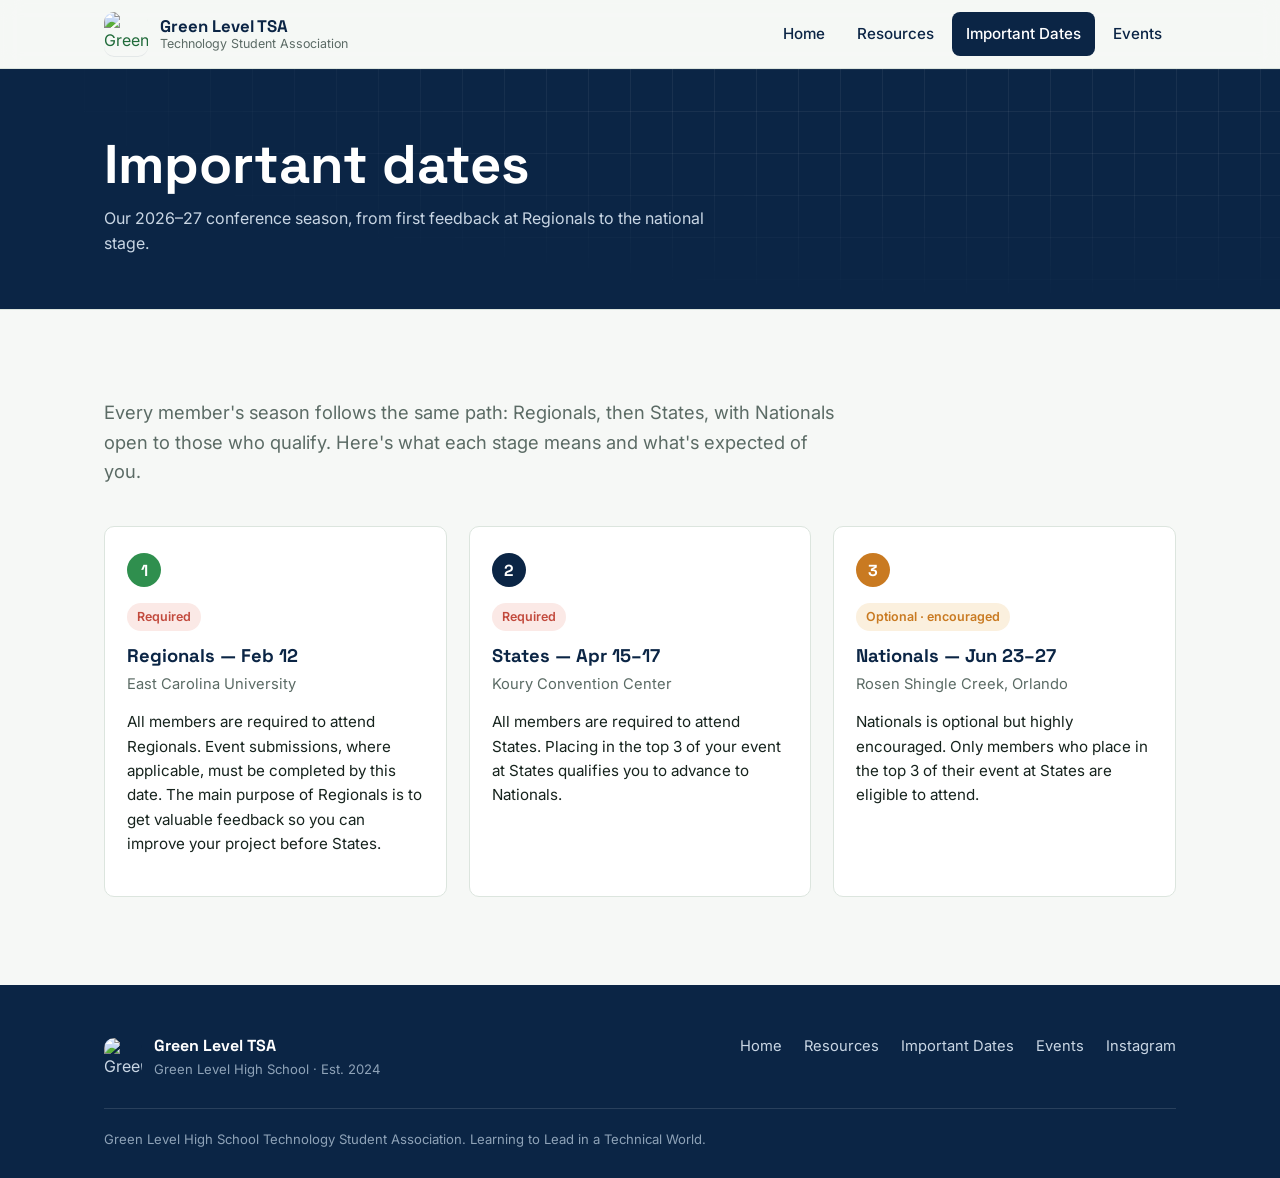
==== dates.html @ a36bbc10 "Add files via upload" ====
<!DOCTYPE html>
<html lang="en">
<head>
<meta charset="UTF-8">
<meta name="viewport" content="width=device-width, initial-scale=1.0">
<title>Important Dates — Green Level TSA</title>
<meta name="description" content="Green Level TSA's 2026–27 conference schedule: Regionals, States, and Nationals.">
<link rel="icon" href="images/logo.png">
<link rel="preconnect" href="https://fonts.googleapis.com">
<link rel="preconnect" href="https://fonts.gstatic.com" crossorigin>
<link href="https://fonts.googleapis.com/css2?family=Space+Grotesk:wght@500;600;700&family=Inter:wght@400;500;600&display=swap" rel="stylesheet">
<link rel="stylesheet" href="styles.css">
</head>
<body>

<header class="site-nav">
  <div class="nav-inner">
    <a href="index.html" class="brand">
      <span class="brand-badge"><img src="images/logo.png" alt="Green Level TSA chapter emblem"></span>
      <span class="brand-text">
        <strong>Green Level TSA</strong>
        <span>Technology Student Association</span>
      </span>
    </a>
    <button class="nav-toggle" aria-label="Toggle menu" aria-expanded="false"><span></span></button>
    <ul class="nav-links">
      <li><a href="index.html">Home</a></li>
      <li><a href="resources.html">Resources</a></li>
      <li><a href="dates.html" aria-current="page">Important Dates</a></li>
      <li><a href="events.html">Events</a></li>
    </ul>
  </div>
</header>

<section class="page-banner">
  <div class="hero-grid-bg" aria-hidden="true"></div>
  <div class="container">
    <h1>Important dates</h1>
    <p>Our 2026–27 conference season, from first feedback at Regionals to the national stage.</p>
  </div>
</section>

<section>
  <div class="container">
    <p class="lead">Every member's season follows the same path: Regionals, then States, with Nationals open to those who qualify. Here's what each stage means and what's expected of you.</p>

    <div class="stepper">
      <div class="step regionals">
        <span class="step-number">1</span>
        <span class="tag tag-coral" style="margin-bottom:10px; display:inline-block;">Required</span>
        <div class="step-date">Regionals — Feb 12</div>
        <div class="step-location">East Carolina University</div>
        <p class="step-desc">All members are required to attend Regionals. Event submissions, where applicable, must be completed by this date. The main purpose of Regionals is to get valuable feedback so you can improve your project before States.</p>
      </div>

      <div class="step states">
        <span class="step-number">2</span>
        <span class="tag tag-coral" style="margin-bottom:10px; display:inline-block;">Required</span>
        <div class="step-date">States — Apr 15–17</div>
        <div class="step-location">Koury Convention Center</div>
        <p class="step-desc">All members are required to attend States. Placing in the top 3 of your event at States qualifies you to advance to Nationals.</p>
      </div>

      <div class="step nationals">
        <span class="step-number">3</span>
        <span class="tag tag-amber" style="margin-bottom:10px; display:inline-block;">Optional · encouraged</span>
        <div class="step-date">Nationals — Jun 23–27</div>
        <div class="step-location">Rosen Shingle Creek, Orlando</div>
        <p class="step-desc">Nationals is optional but highly encouraged. Only members who place in the top 3 of their event at States are eligible to attend.</p>
      </div>
    </div>
  </div>
</section>

<footer>
  <div class="container">
    <div class="footer-inner">
      <div class="footer-brand">
        <span class="brand-badge"><img src="images/logo.png" alt="Green Level TSA emblem"></span>
        <div>
          <strong>Green Level TSA</strong>
          <div style="font-size:0.82rem; color:#8FA3B8;">Green Level High School · Est. 2024</div>
        </div>
      </div>
      <ul class="footer-links">
        <li><a href="index.html">Home</a></li>
        <li><a href="resources.html">Resources</a></li>
        <li><a href="dates.html">Important Dates</a></li>
        <li><a href="events.html">Events</a></li>
        <li><a href="https://www.instagram.com/greenleveltsa" target="_blank" rel="noopener">Instagram</a></li>
      </ul>
    </div>
    <div class="footer-bottom">Green Level High School Technology Student Association. Learning to Lead in a Technical World.</div>
  </div>
</footer>

<script src="script.js"></script>
</body>
</html>
---- styles.css ----
/* ==========================================================================
   Green Level TSA — shared stylesheet
   ========================================================================== */

:root {
  /* Color */
  --navy: #0B2545;
  --navy-2: #123A63;
  --navy-tint: #E9EEF4;
  --green: #2F8F4E;
  --green-dark: #206B3A;
  --green-tint: #E7F3EA;
  --amber: #C97A21;
  --amber-tint: #FBF0DE;
  --coral: #C24A3D;
  --coral-tint: #FBE9E6;
  --paper: #F6F8F6;
  --panel: #FFFFFF;
  --ink: #16231D;
  --muted: #5B6B65;
  --line: #DCE5DE;

  /* Type */
  --font-display: "Space Grotesk", "Segoe UI", sans-serif;
  --font-body: "Inter", "Segoe UI", sans-serif;

  /* Layout */
  --max: 1120px;
  --gutter: 24px;
  --radius: 10px;
}

* { box-sizing: border-box; }

html {
  scroll-behavior: smooth;
  scroll-padding-top: 90px;
}

body {
  margin: 0;
  font-family: var(--font-body);
  color: var(--ink);
  background: var(--paper);
  line-height: 1.6;
  -webkit-font-smoothing: antialiased;
}

img { max-width: 100%; display: block; }

h1, h2, h3, h4 {
  font-family: var(--font-display);
  color: var(--navy);
  line-height: 1.15;
  margin: 0 0 0.5em 0;
  font-weight: 600;
}

h1 { font-size: clamp(2.2rem, 4.4vw, 3.4rem); font-weight: 700; }
h2 { font-size: clamp(1.6rem, 2.6vw, 2.15rem); }
h3 { font-size: 1.3rem; }

p { margin: 0 0 1em 0; }
p.lead { font-size: 1.15rem; color: var(--muted); max-width: 62ch; }

.container {
  max-width: var(--max);
  margin: 0 auto;
  padding: 0 var(--gutter);
}

.measure { max-width: 68ch; }

a { color: var(--green-dark); }
a:hover { color: var(--navy); }

:focus-visible {
  outline: 3px solid var(--amber);
  outline-offset: 2px;
}

section { padding: 88px 0; }
section.tight { padding: 56px 0; }
section + section { border-top: 1px solid var(--line); }

.eyebrow-free-label {
  /* placeholder to remind: no tracked-out eyebrow labels used in this design */
}

/* ------------------------------- Nav ------------------------------- */

.site-nav {
  position: sticky;
  top: 0;
  z-index: 50;
  background: rgba(246, 248, 246, 0.9);
  backdrop-filter: blur(10px);
  border-bottom: 1px solid var(--line);
}

.nav-inner {
  max-width: var(--max);
  margin: 0 auto;
  padding: 12px var(--gutter);
  display: flex;
  align-items: center;
  justify-content: space-between;
  gap: 16px;
}

.brand {
  display: flex;
  align-items: center;
  gap: 12px;
  text-decoration: none;
}

.brand-badge {
  width: 44px;
  height: 44px;
  border-radius: 10px;
  overflow: hidden;
  flex-shrink: 0;
  box-shadow: 0 1px 0 rgba(11, 37, 69, 0.08);
}

.brand-badge img { width: 100%; height: 100%; object-fit: cover; }

.brand-text {
  display: flex;
  flex-direction: column;
  line-height: 1.15;
}

.brand-text strong {
  font-family: var(--font-display);
  color: var(--navy);
  font-size: 1.05rem;
}

.brand-text span {
  font-size: 0.78rem;
  color: var(--muted);
}

.nav-links {
  display: flex;
  gap: 4px;
  list-style: none;
  margin: 0;
  padding: 0;
}

.nav-links a {
  display: block;
  padding: 10px 14px;
  border-radius: 8px;
  text-decoration: none;
  color: var(--navy);
  font-weight: 500;
  font-size: 0.95rem;
}

.nav-links a:hover { background: var(--navy-tint); color: var(--navy); }
.nav-links a[aria-current="page"] {
  background: var(--navy);
  color: #fff;
}

.nav-toggle {
  display: none;
  background: none;
  border: 1px solid var(--line);
  border-radius: 8px;
  padding: 8px 10px;
  cursor: pointer;
}

.nav-toggle span,
.nav-toggle span::before,
.nav-toggle span::after {
  content: "";
  display: block;
  width: 20px;
  height: 2px;
  background: var(--navy);
  position: relative;
}
.nav-toggle span::before { position: absolute; top: -6px; width: 20px; }
.nav-toggle span::after { position: absolute; top: 6px; width: 20px; }

@media (max-width: 760px) {
  .nav-toggle { display: block; }
  .nav-links {
    position: absolute;
    top: 100%;
    left: 0;
    right: 0;
    background: var(--panel);
    border-bottom: 1px solid var(--line);
    flex-direction: column;
    padding: 8px;
    display: none;
  }
  .nav-links.open { display: flex; }
  .nav-links a { padding: 12px 14px; }
}

/* ------------------------------- Buttons ------------------------------- */

.btn {
  display: inline-flex;
  align-items: center;
  gap: 8px;
  padding: 12px 20px;
  border-radius: 8px;
  font-weight: 600;
  text-decoration: none;
  font-size: 0.96rem;
  border: 1.5px solid transparent;
  cursor: pointer;
  font-family: var(--font-body);
}

.btn-primary { background: var(--green); color: #fff; }
.btn-primary:hover { background: var(--green-dark); color: #fff; }

.btn-ghost {
  background: transparent;
  border-color: rgba(255,255,255,0.55);
  color: #fff;
}
.btn-ghost:hover { background: rgba(255,255,255,0.12); color: #fff; }

.btn-outline {
  background: transparent;
  border-color: var(--navy);
  color: var(--navy);
}
.btn-outline:hover { background: var(--navy); color: #fff; }

.btn-row { display: flex; gap: 14px; flex-wrap: wrap; }

/* ------------------------------- Chips / tags ------------------------------- */

.tag {
  display: inline-block;
  font-size: 0.78rem;
  font-weight: 600;
  padding: 4px 10px;
  border-radius: 999px;
}

.tag-green { background: var(--green-tint); color: var(--green-dark); }
.tag-navy { background: var(--navy-tint); color: var(--navy); }
.tag-amber { background: var(--amber-tint); color: var(--amber); }
.tag-coral { background: var(--coral-tint); color: var(--coral); }

.todo-tag {
  display: inline-flex;
  align-items: center;
  gap: 6px;
  font-size: 0.78rem;
  font-weight: 600;
  color: var(--coral);
  border: 1.5px dashed var(--coral);
  border-radius: 999px;
  padding: 3px 10px 3px 8px;
  background: var(--coral-tint);
}

/* ------------------------------- Photo slot ------------------------------- */

.photo-slot {
  border: 2px dashed #C7D4CC;
  border-radius: var(--radius);
  background-image:
    linear-gradient(rgba(11,37,69,0.035) 1px, transparent 1px),
    linear-gradient(90deg, rgba(11,37,69,0.035) 1px, transparent 1px);
  background-size: 18px 18px;
  background-color: #FBFCFB;
  min-height: 220px;
  display: flex;
  flex-direction: column;
  align-items: center;
  justify-content: center;
  text-align: center;
  color: var(--muted);
  padding: 20px;
}

.photo-slot svg { width: 30px; height: 30px; margin-bottom: 10px; opacity: 0.55; }
.photo-slot strong { color: var(--navy); font-size: 0.92rem; font-weight: 600; }
.photo-slot small { font-size: 0.8rem; margin-top: 2px; }

.photo-slot.small { min-height: 100px; border-radius: 999px; aspect-ratio: 1 / 1; width: 100px; padding: 8px; }
.photo-slot.small svg { width: 20px; height: 20px; margin-bottom: 4px; }
.photo-slot.small strong { font-size: 0.68rem; }

/* ------------------------------- Hero (home) ------------------------------- */

.hero {
  position: relative;
  background: var(--navy);
  color: #fff;
  overflow: hidden;
  padding: 108px 0 96px;
}

.hero-grid-bg {
  position: absolute;
  inset: 0;
  background-image:
    linear-gradient(rgba(255,255,255,0.06) 1px, transparent 1px),
    linear-gradient(90deg, rgba(255,255,255,0.06) 1px, transparent 1px);
  background-size: 42px 42px;
  mask-image: radial-gradient(ellipse at 30% 20%, black 40%, transparent 78%);
}

.hero-inner {
  position: relative;
  max-width: var(--max);
  margin: 0 auto;
  padding: 0 var(--gutter);
  display: grid;
  grid-template-columns: 1.3fr 0.9fr;
  gap: 48px;
  align-items: center;
}

.hero-trace {
  position: absolute;
  top: -20px;
  left: 0;
  width: 100%;
  height: 100%;
  pointer-events: none;
}

.hero-trace path {
  fill: none;
  stroke: var(--green);
  stroke-width: 2;
  stroke-linecap: round;
  opacity: 0.85;
  stroke-dasharray: 900;
  stroke-dashoffset: 900;
  animation: draw 2.1s ease-out 0.2s forwards;
}

@keyframes draw {
  to { stroke-dashoffset: 0; }
}

@media (prefers-reduced-motion: reduce) {
  .hero-trace path { animation: none; stroke-dashoffset: 0; }
}

.hero h1 { color: #fff; }
.hero .lead { color: #C9D6E4; max-width: 48ch; }

.hero-meta {
  display: flex;
  gap: 10px;
  flex-wrap: wrap;
  margin: 22px 0 28px;
}

.hero-meta .tag { background: rgba(255,255,255,0.1); color: #fff; }

.hero-seal {
  justify-self: end;
  width: 200px;
  height: 200px;
  border-radius: 20px;
  overflow: hidden;
  box-shadow: 0 18px 40px rgba(0,0,0,0.35);
  border: 1px solid rgba(255,255,255,0.15);
}

.hero-seal img { width: 100%; height: 100%; object-fit: cover; }

@media (max-width: 860px) {
  .hero-inner { grid-template-columns: 1fr; }
  .hero-seal { justify-self: start; width: 140px; height: 140px; }
}

/* ------------------------------- Page banner (interior pages) ------------------------------- */

.page-banner {
  background: var(--navy);
  color: #fff;
  padding: 64px 0 52px;
  position: relative;
  overflow: hidden;
}

.page-banner .hero-grid-bg { mask-image: radial-gradient(ellipse at 80% 0%, black 30%, transparent 70%); }

.page-banner .container { position: relative; }
.page-banner h1 { color: #fff; margin-bottom: 10px; }
.page-banner p { color: #C9D6E4; max-width: 60ch; margin: 0; }

/* ------------------------------- About / two-col ------------------------------- */

.split {
  display: grid;
  grid-template-columns: 1.15fr 0.85fr;
  gap: 48px;
  align-items: start;
}

@media (max-width: 860px) {
  .split { grid-template-columns: 1fr; }
}

.pull-quote {
  border-left: 3px solid var(--green);
  padding: 6px 0 6px 22px;
  margin: 28px 0;
  font-family: var(--font-display);
  font-size: 1.3rem;
  color: var(--navy);
}

.benefit-list {
  list-style: none;
  margin: 20px 0 0;
  padding: 0;
  display: grid;
  gap: 10px;
}

.benefit-list li {
  padding-left: 26px;
  position: relative;
  color: var(--ink);
}

.benefit-list li::before {
  content: "";
  position: absolute;
  left: 0;
  top: 8px;
  width: 10px;
  height: 10px;
  border-radius: 3px;
  background: var(--green);
}

/* ------------------------------- Mission / Vision panels ------------------------------- */

.panel-pair {
  display: grid;
  grid-template-columns: 1fr 1fr;
  gap: 24px;
}

@media (max-width: 700px) {
  .panel-pair { grid-template-columns: 1fr; }
}

.panel {
  background: var(--panel);
  border-radius: var(--radius);
  padding: 28px 26px;
  border-top: 4px solid var(--line);
}

.panel.mission { border-top-color: var(--green); }
.panel.vision { border-top-color: var(--navy); }

.panel h3 { margin-bottom: 10px; }
.panel p { color: var(--muted); margin: 0; }

/* ------------------------------- History timeline ------------------------------- */

.timeline {
  position: relative;
  margin-top: 36px;
  padding-left: 28px;
  border-left: 2px solid var(--line);
  display: grid;
  gap: 34px;
}

.timeline-item { position: relative; }

.timeline-item::before {
  content: "";
  position: absolute;
  left: -34px;
  top: 4px;
  width: 12px;
  height: 12px;
  border-radius: 50%;
  background: var(--green);
  border: 3px solid var(--paper);
  box-shadow: 0 0 0 2px var(--green);
}

.timeline-item .year {
  font-family: var(--font-display);
  color: var(--navy);
  font-weight: 700;
  font-size: 1.05rem;
  display: block;
  margin-bottom: 4px;
}

.timeline-item p { color: var(--muted); margin: 0; max-width: 60ch; }

.citation {
  margin-top: 28px;
  font-size: 0.85rem;
  color: var(--muted);
}

/* ------------------------------- Service partner strip ------------------------------- */

.partner-strip {
  background: var(--green-tint);
}

.partner-row {
  display: flex;
  align-items: center;
  gap: 20px;
}

.partner-icon {
  width: 52px;
  height: 52px;
  border-radius: 12px;
  background: #fff;
  display: flex;
  align-items: center;
  justify-content: center;
  flex-shrink: 0;
  box-shadow: 0 1px 0 rgba(11,37,69,0.06);
}

.partner-icon svg { width: 26px; height: 26px; }

.partner-row h3 { margin: 0 0 4px; }
.partner-row p { margin: 0; color: var(--muted); }

/* ------------------------------- Resources page ------------------------------- */

.link-card-row {
  display: grid;
  grid-template-columns: repeat(2, 1fr);
  gap: 18px;
  margin-top: 24px;
}

@media (max-width: 700px) { .link-card-row { grid-template-columns: 1fr; } }

.link-card {
  background: var(--panel);
  border: 1px solid var(--line);
  border-radius: var(--radius);
  padding: 20px 22px;
}

.link-card h3 { display: flex; align-items: center; gap: 10px; margin-bottom: 6px; font-size: 1.1rem; }
.link-card p { color: var(--muted); font-size: 0.92rem; margin-bottom: 14px; }

.simple-links {
  list-style: none;
  margin: 22px 0 0;
  padding: 0;
  display: grid;
  gap: 4px;
}

.simple-links li {
  border-bottom: 1px solid var(--line);
}

.simple-links a {
  display: flex;
  justify-content: space-between;
  align-items: baseline;
  gap: 16px;
  padding: 16px 4px;
  text-decoration: none;
  color: var(--navy);
  font-weight: 600;
}

.simple-links a:hover { color: var(--green-dark); }
.simple-links span { font-weight: 400; color: var(--muted); font-size: 0.9rem; text-align: right; }

.roster {
  margin-top: 24px;
  display: grid;
  gap: 14px;
}

.roster-row {
  display: flex;
  align-items: center;
  gap: 16px;
  background: var(--panel);
  border: 1px solid var(--line);
  border-radius: var(--radius);
  padding: 14px 18px;
  flex-wrap: wrap;
}

.roster-info { flex: 1; min-width: 200px; }
.roster-info strong { display: block; color: var(--navy); font-size: 1rem; }
.roster-info a { font-size: 0.9rem; }
.roster-meta { display:flex; flex-direction: column; gap: 6px; }

.social-banner {
  margin-top: 28px;
  display: flex;
  align-items: center;
  gap: 16px;
  background: var(--navy);
  color: #fff;
  border-radius: var(--radius);
  padding: 20px 24px;
  flex-wrap: wrap;
}

.social-banner p { margin: 0; color: #C9D6E4; }
.social-banner strong { color: #fff; }

/* ------------------------------- Important Dates — stepper ------------------------------- */

.stepper {
  margin-top: 40px;
  display: grid;
  grid-template-columns: repeat(3, 1fr);
  gap: 22px;
  position: relative;
}

@media (max-width: 860px) { .stepper { grid-template-columns: 1fr; } }

.step {
  background: var(--panel);
  border: 1px solid var(--line);
  border-radius: var(--radius);
  padding: 26px 22px;
  position: relative;
}

.step-number {
  width: 34px;
  height: 34px;
  border-radius: 50%;
  display: flex;
  align-items: center;
  justify-content: center;
  font-family: var(--font-display);
  font-weight: 700;
  color: #fff;
  margin-bottom: 16px;
}

.step.regionals .step-number { background: var(--green); }
.step.states .step-number { background: var(--navy); }
.step.nationals .step-number { background: var(--amber); }

.step-date {
  font-family: var(--font-display);
  font-weight: 700;
  color: var(--navy);
  font-size: 1.15rem;
  margin-bottom: 2px;
}

.step-location { color: var(--muted); font-size: 0.92rem; margin-bottom: 14px; }
.step p.step-desc { color: var(--ink); font-size: 0.95rem; margin-bottom: 14px; }

/* ------------------------------- Events page — tabs ------------------------------- */

.year-tabs {
  display: flex;
  gap: 8px;
  flex-wrap: wrap;
  border-bottom: 1px solid var(--line);
  padding-bottom: 0;
  margin-top: 8px;
}

.year-tab {
  background: none;
  border: none;
  border-bottom: 3px solid transparent;
  padding: 12px 6px;
  margin-right: 22px;
  font-family: var(--font-display);
  font-size: 1rem;
  font-weight: 600;
  color: var(--muted);
  cursor: pointer;
}

.year-tab:hover { color: var(--navy); }
.year-tab.active { color: var(--navy); border-bottom-color: var(--green); }

.year-panel { display: none; padding-top: 36px; }
.year-panel.active { display: block; }

.recap-box {
  border: 1px dashed #C7D4CC;
  border-radius: var(--radius);
  padding: 18px 20px;
  color: var(--muted);
  background: #FBFCFB;
  margin-bottom: 28px;
  font-size: 0.95rem;
}

.gallery-grid {
  display: grid;
  grid-template-columns: repeat(4, 1fr);
  gap: 16px;
}

@media (max-width: 860px) { .gallery-grid { grid-template-columns: repeat(2, 1fr); } }
@media (max-width: 480px) { .gallery-grid { grid-template-columns: 1fr; } }

/* ------------------------------- Footer ------------------------------- */

footer {
  background: var(--navy);
  color: #C9D6E4;
  padding: 48px 0 28px;
}

.footer-inner {
  display: flex;
  justify-content: space-between;
  gap: 24px;
  flex-wrap: wrap;
}

.footer-brand {
  display: flex;
  align-items: center;
  gap: 12px;
}

.footer-brand .brand-badge { width: 38px; height: 38px; }
.footer-brand strong { color: #fff; font-family: var(--font-display); }

.footer-links {
  list-style: none;
  display: flex;
  gap: 22px;
  padding: 0;
  margin: 0;
  flex-wrap: wrap;
}

.footer-links a { color: #C9D6E4; text-decoration: none; font-size: 0.92rem; }
.footer-links a:hover { color: #fff; }

.footer-bottom {
  margin-top: 28px;
  padding-top: 20px;
  border-top: 1px solid rgba(255,255,255,0.12);
  font-size: 0.82rem;
  color: #8FA3B8;
}
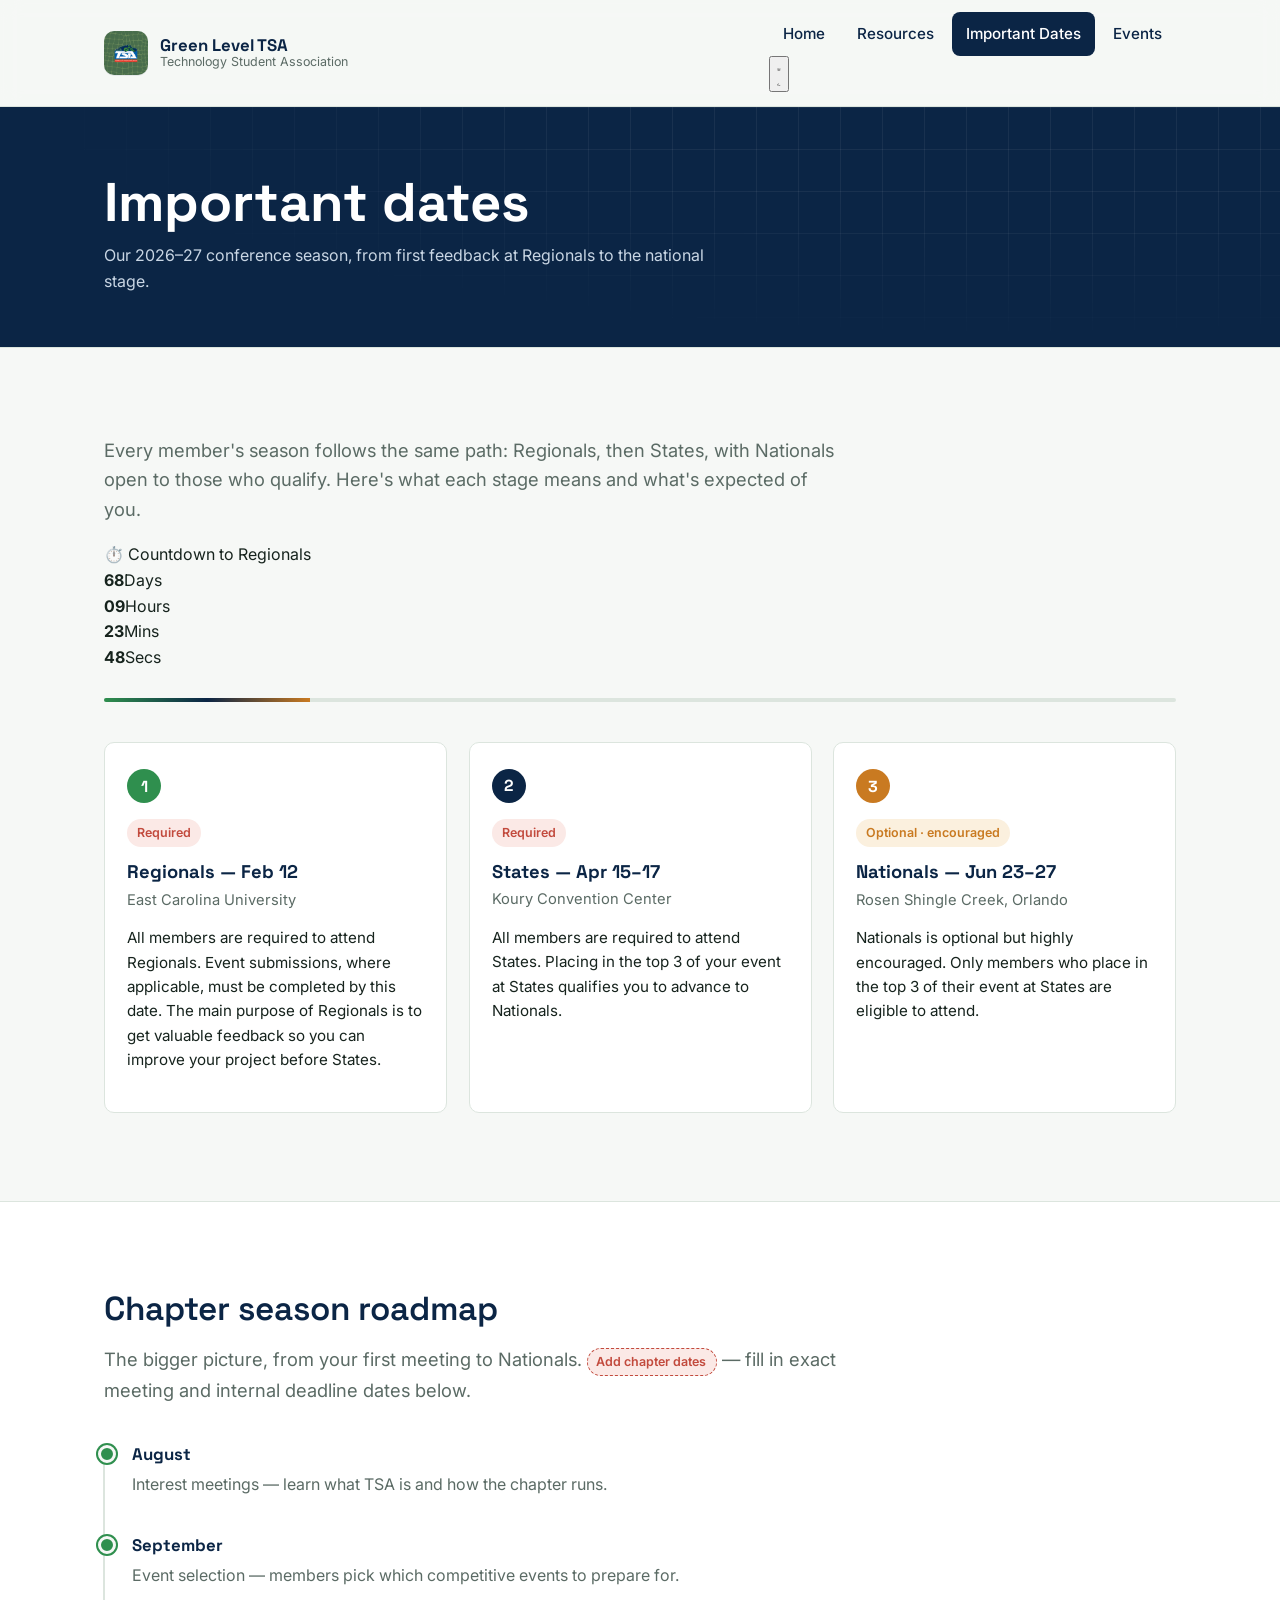
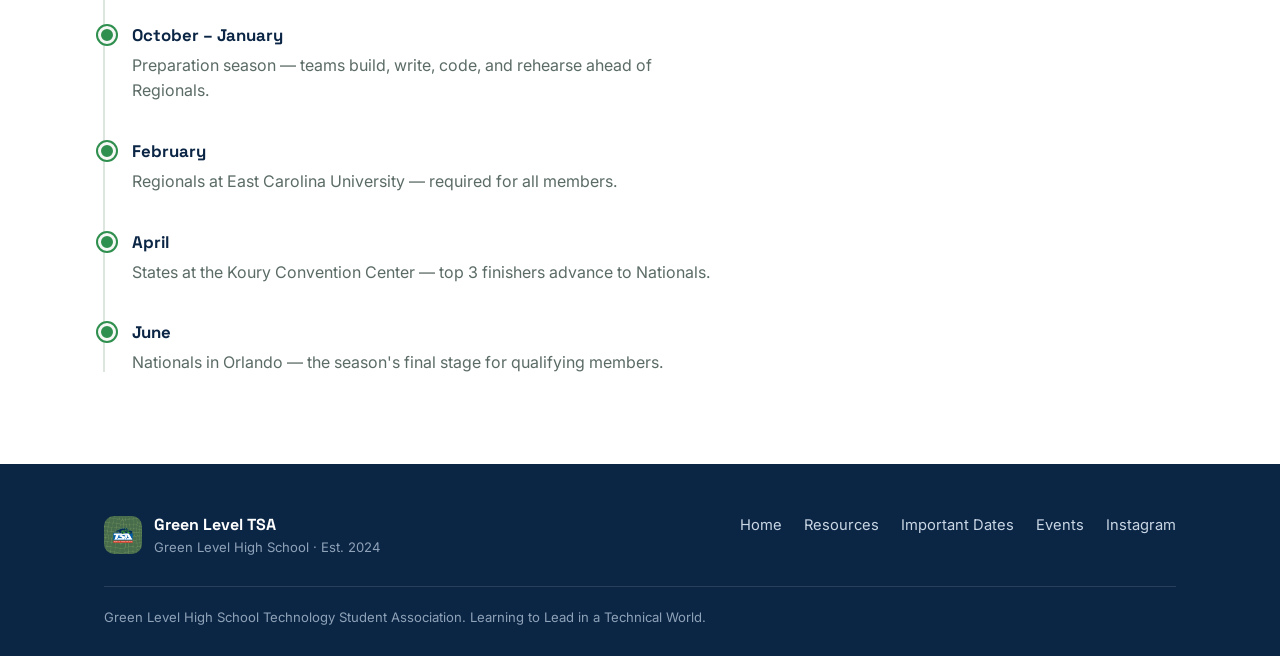
==== commit c5fca727: "Update dates.html" ====
--- a/dates.html
+++ b/dates.html
@@ -5,30 +5,44 @@
 <meta name="viewport" content="width=device-width, initial-scale=1.0">
 <title>Important Dates — Green Level TSA</title>
 <meta name="description" content="Green Level TSA's 2026–27 conference schedule: Regionals, States, and Nationals.">
-<link rel="icon" href="images/logo.png">
+<link rel="icon" href="logo.png">
 <link rel="preconnect" href="https://fonts.googleapis.com">
 <link rel="preconnect" href="https://fonts.gstatic.com" crossorigin>
 <link href="https://fonts.googleapis.com/css2?family=Space+Grotesk:wght@500;600;700&family=Inter:wght@400;500;600&display=swap" rel="stylesheet">
 <link rel="stylesheet" href="styles.css">
+<script>
+  (function () {
+    try {
+      var saved = localStorage.getItem("glTsaTheme");
+      if (saved === "dark") document.documentElement.setAttribute("data-theme", "dark");
+    } catch (e) {}
+  })();
+</script>
 </head>
 <body>
 
 <header class="site-nav">
   <div class="nav-inner">
     <a href="index.html" class="brand">
-      <span class="brand-badge"><img src="images/logo.png" alt="Green Level TSA chapter emblem"></span>
+      <span class="brand-badge"><img src="logo.png" alt="Green Level TSA chapter emblem"></span>
       <span class="brand-text">
         <strong>Green Level TSA</strong>
         <span>Technology Student Association</span>
       </span>
     </a>
-    <button class="nav-toggle" aria-label="Toggle menu" aria-expanded="false"><span></span></button>
-    <ul class="nav-links">
-      <li><a href="index.html">Home</a></li>
-      <li><a href="resources.html">Resources</a></li>
-      <li><a href="dates.html" aria-current="page">Important Dates</a></li>
-      <li><a href="events.html">Events</a></li>
-    </ul>
+    <div class="nav-actions">
+      <ul class="nav-links">
+        <li><a href="index.html">Home</a></li>
+        <li><a href="resources.html">Resources</a></li>
+        <li><a href="dates.html" aria-current="page">Important Dates</a></li>
+        <li><a href="events.html">Events</a></li>
+      </ul>
+      <button class="theme-toggle" aria-label="Toggle dark mode" type="button">
+        <svg class="icon-sun" viewBox="0 0 24 24" fill="none" stroke="currentColor" stroke-width="1.8"><circle cx="12" cy="12" r="4.5"/><path d="M12 2.5v2.5M12 19v2.5M4.2 4.2l1.8 1.8M18 18l1.8 1.8M2.5 12H5M19 12h2.5M4.2 19.8L6 18M18 6l1.8-1.8" stroke-linecap="round"/></svg>
+        <svg class="icon-moon" viewBox="0 0 24 24" fill="none" stroke="currentColor" stroke-width="1.8"><path d="M20 14.5A8.5 8.5 0 1 1 9.5 4a7 7 0 0 0 10.5 10.5z" stroke-linejoin="round"/></svg>
+      </button>
+      <button class="nav-toggle" aria-label="Toggle menu" aria-expanded="false"><span></span></button>
+    </div>
   </div>
 </header>
 
@@ -44,8 +58,20 @@
   <div class="container">
     <p class="lead">Every member's season follows the same path: Regionals, then States, with Nationals open to those who qualify. Here's what each stage means and what's expected of you.</p>
 
-    <div class="stepper">
-      <div class="step regionals">
+    <div class="countdown" data-countdown-to="2027-02-12T08:00:00">
+      <span class="countdown-label">⏱️ Countdown to Regionals</span>
+      <div class="countdown-units">
+        <div class="countdown-unit"><strong class="cd-days">–</strong><span>Days</span></div>
+        <div class="countdown-unit"><strong class="cd-hours">–</strong><span>Hours</span></div>
+        <div class="countdown-unit"><strong class="cd-mins">–</strong><span>Mins</span></div>
+        <div class="countdown-unit"><strong class="cd-secs">–</strong><span>Secs</span></div>
+      </div>
+    </div>
+
+    <div class="section-progress" aria-hidden="true"><span></span></div>
+
+    <div class="stepper" id="dates-stepper" data-reveal-group>
+      <div class="step regionals reveal-left">
         <span class="step-number">1</span>
         <span class="tag tag-coral" style="margin-bottom:10px; display:inline-block;">Required</span>
         <div class="step-date">Regionals — Feb 12</div>
@@ -53,7 +79,7 @@
         <p class="step-desc">All members are required to attend Regionals. Event submissions, where applicable, must be completed by this date. The main purpose of Regionals is to get valuable feedback so you can improve your project before States.</p>
       </div>
 
-      <div class="step states">
+      <div class="step states reveal">
         <span class="step-number">2</span>
         <span class="tag tag-coral" style="margin-bottom:10px; display:inline-block;">Required</span>
         <div class="step-date">States — Apr 15–17</div>
@@ -61,7 +87,7 @@
         <p class="step-desc">All members are required to attend States. Placing in the top 3 of your event at States qualifies you to advance to Nationals.</p>
       </div>
 
-      <div class="step nationals">
+      <div class="step nationals reveal-right">
         <span class="step-number">3</span>
         <span class="tag tag-amber" style="margin-bottom:10px; display:inline-block;">Optional · encouraged</span>
         <div class="step-date">Nationals — Jun 23–27</div>
@@ -72,11 +98,45 @@
   </div>
 </section>
 
+<section style="background:var(--panel);">
+  <div class="container">
+    <h2>Chapter season roadmap</h2>
+    <p class="lead">The bigger picture, from your first meeting to Nationals. <span class="todo-tag">Add chapter dates</span> — fill in exact meeting and internal deadline dates below.</p>
+
+    <div class="timeline" data-reveal-group>
+      <div class="timeline-item reveal">
+        <span class="year">August</span>
+        <p>Interest meetings — learn what TSA is and how the chapter runs.</p>
+      </div>
+      <div class="timeline-item reveal">
+        <span class="year">September</span>
+        <p>Event selection — members pick which competitive events to prepare for.</p>
+      </div>
+      <div class="timeline-item reveal">
+        <span class="year">October – January</span>
+        <p>Preparation season — teams build, write, code, and rehearse ahead of Regionals.</p>
+      </div>
+      <div class="timeline-item reveal">
+        <span class="year">February</span>
+        <p>Regionals at East Carolina University — required for all members.</p>
+      </div>
+      <div class="timeline-item reveal">
+        <span class="year">April</span>
+        <p>States at the Koury Convention Center — top 3 finishers advance to Nationals.</p>
+      </div>
+      <div class="timeline-item reveal">
+        <span class="year">June</span>
+        <p>Nationals in Orlando — the season's final stage for qualifying members.</p>
+      </div>
+    </div>
+  </div>
+</section>
+
 <footer>
   <div class="container">
     <div class="footer-inner">
       <div class="footer-brand">
-        <span class="brand-badge"><img src="images/logo.png" alt="Green Level TSA emblem"></span>
+        <span class="brand-badge"><img src="logo.png" alt="Green Level TSA emblem"></span>
         <div>
           <strong>Green Level TSA</strong>
           <div style="font-size:0.82rem; color:#8FA3B8;">Green Level High School · Est. 2024</div>
--- a/styles.css
+++ b/styles.css
@@ -28,6 +28,7 @@
   --max: 1120px;
   --gutter: 24px;
   --radius: 10px;
+  --nav-h: 68px;
 }
 
 * { box-sizing: border-box; }
@@ -71,7 +72,7 @@
 
 .measure { max-width: 68ch; }
 
-a { color: var(--green-dark); }
+a { color: var(--green-dark); transition: color .2s ease; }
 a:hover { color: var(--navy); }
 
 :focus-visible {
@@ -82,10 +83,6 @@
 section { padding: 88px 0; }
 section.tight { padding: 56px 0; }
 section + section { border-top: 1px solid var(--line); }
-
-.eyebrow-free-label {
-  /* placeholder to remind: no tracked-out eyebrow labels used in this design */
-}
 
 /* ------------------------------- Nav ------------------------------- */
 
@@ -122,7 +119,10 @@
   overflow: hidden;
   flex-shrink: 0;
   box-shadow: 0 1px 0 rgba(11, 37, 69, 0.08);
-}
+  transition: transform .3s ease;
+}
+
+.brand:hover .brand-badge { transform: rotate(-4deg) scale(1.05); }
 
 .brand-badge img { width: 100%; height: 100%; object-fit: cover; }
 
@@ -159,6 +159,7 @@
   color: var(--navy);
   font-weight: 500;
   font-size: 0.95rem;
+  transition: background-color .2s ease, color .2s ease;
 }
 
 .nav-links a:hover { background: var(--navy-tint); color: var(--navy); }
@@ -185,6 +186,7 @@
   height: 2px;
   background: var(--navy);
   position: relative;
+  transition: transform .2s ease;
 }
 .nav-toggle span::before { position: absolute; top: -6px; width: 20px; }
 .nav-toggle span::after { position: absolute; top: 6px; width: 20px; }
@@ -220,10 +222,14 @@
   border: 1.5px solid transparent;
   cursor: pointer;
   font-family: var(--font-body);
-}
+  transition: background-color .2s ease, color .2s ease, transform .2s ease, box-shadow .2s ease;
+}
+
+.btn:hover { transform: translateY(-2px); }
+.btn:active { transform: translateY(0); }
 
 .btn-primary { background: var(--green); color: #fff; }
-.btn-primary:hover { background: var(--green-dark); color: #fff; }
+.btn-primary:hover { background: var(--green-dark); color: #fff; box-shadow: 0 10px 20px rgba(47,143,78,0.25); }
 
 .btn-ghost {
   background: transparent;
@@ -237,7 +243,7 @@
   border-color: var(--navy);
   color: var(--navy);
 }
-.btn-outline:hover { background: var(--navy); color: #fff; }
+.btn-outline:hover { background: var(--navy); color: #fff; box-shadow: 0 10px 20px rgba(11,37,69,0.18); }
 
 .btn-row { display: flex; gap: 14px; flex-wrap: wrap; }
 
@@ -287,7 +293,10 @@
   text-align: center;
   color: var(--muted);
   padding: 20px;
-}
+  transition: transform .25s ease, border-color .25s ease;
+}
+
+.photo-slot:hover { transform: translateY(-3px); border-color: var(--green); }
 
 .photo-slot svg { width: 30px; height: 30px; margin-bottom: 10px; opacity: 0.55; }
 .photo-slot strong { color: var(--navy); font-size: 0.92rem; font-weight: 600; }
@@ -352,12 +361,19 @@
   to { stroke-dashoffset: 0; }
 }
 
-@media (prefers-reduced-motion: reduce) {
-  .hero-trace path { animation: none; stroke-dashoffset: 0; }
-}
-
-.hero h1 { color: #fff; }
-.hero .lead { color: #C9D6E4; max-width: 48ch; }
+@keyframes heroFadeUp {
+  from { opacity: 0; transform: translateY(18px); }
+  to { opacity: 1; transform: translateY(0); }
+}
+
+.hero-meta, .hero h1, .hero .lead, .hero .btn-row, .hero-seal {
+  animation: heroFadeUp .7s cubic-bezier(.16,.8,.3,1) both;
+}
+.hero-meta { animation-delay: .05s; }
+.hero h1 { color: #fff; animation-delay: .15s; }
+.hero .lead { color: #C9D6E4; max-width: 48ch; animation-delay: .3s; }
+.hero .btn-row { animation-delay: .45s; }
+.hero-seal { animation-delay: .2s; }
 
 .hero-meta {
   display: flex;
@@ -366,7 +382,8 @@
   margin: 22px 0 28px;
 }
 
-.hero-meta .tag { background: rgba(255,255,255,0.1); color: #fff; }
+.hero-meta .tag { background: rgba(255,255,255,0.1); color: #fff; transition: transform .2s ease, background-color .2s ease; }
+.hero-meta .tag:hover { background: rgba(255,255,255,0.2); transform: translateY(-2px); }
 
 .hero-seal {
   justify-self: end;
@@ -376,8 +393,10 @@
   overflow: hidden;
   box-shadow: 0 18px 40px rgba(0,0,0,0.35);
   border: 1px solid rgba(255,255,255,0.15);
-}
-
+  transition: transform .4s ease;
+}
+
+.hero-seal:hover { transform: translateY(-4px) rotate(-1.5deg); }
 .hero-seal img { width: 100%; height: 100%; object-fit: cover; }
 
 @media (max-width: 860px) {
@@ -398,8 +417,27 @@
 .page-banner .hero-grid-bg { mask-image: radial-gradient(ellipse at 80% 0%, black 30%, transparent 70%); }
 
 .page-banner .container { position: relative; }
-.page-banner h1 { color: #fff; margin-bottom: 10px; }
-.page-banner p { color: #C9D6E4; max-width: 60ch; margin: 0; }
+.page-banner h1 { color: #fff; margin-bottom: 10px; animation: heroFadeUp .6s cubic-bezier(.16,.8,.3,1) both; }
+.page-banner p { color: #C9D6E4; max-width: 60ch; margin: 0; animation: heroFadeUp .6s cubic-bezier(.16,.8,.3,1) .12s both; }
+
+/* ------------------------------- Scroll-reveal utilities ------------------------------- */
+
+.reveal {
+  opacity: 0;
+  transform: translateY(26px);
+  transition: opacity .7s cubic-bezier(.16,.8,.3,1), transform .7s cubic-bezier(.16,.8,.3,1);
+  will-change: opacity, transform;
+}
+.reveal.is-visible { opacity: 1; transform: none; }
+
+.reveal-left { opacity: 0; transform: translateX(-34px); transition: opacity .7s cubic-bezier(.16,.8,.3,1), transform .7s cubic-bezier(.16,.8,.3,1); }
+.reveal-left.is-visible { opacity: 1; transform: none; }
+
+.reveal-right { opacity: 0; transform: translateX(34px); transition: opacity .7s cubic-bezier(.16,.8,.3,1), transform .7s cubic-bezier(.16,.8,.3,1); }
+.reveal-right.is-visible { opacity: 1; transform: none; }
+
+.reveal-scale { opacity: 0; transform: translateY(14px) scale(.95); transition: opacity .6s ease, transform .6s ease; }
+.reveal-scale.is-visible { opacity: 1; transform: none; }
 
 /* ------------------------------- About / two-col ------------------------------- */
 
@@ -446,7 +484,10 @@
   height: 10px;
   border-radius: 3px;
   background: var(--green);
-}
+  transition: transform .2s ease;
+}
+
+.benefit-list li:hover::before { transform: scale(1.3) rotate(45deg); }
 
 /* ------------------------------- Mission / Vision panels ------------------------------- */
 
@@ -465,7 +506,10 @@
   border-radius: var(--radius);
   padding: 28px 26px;
   border-top: 4px solid var(--line);
-}
+  transition: transform .3s ease, box-shadow .3s ease;
+}
+
+.panel:hover { transform: translateY(-4px); box-shadow: 0 14px 28px rgba(11,37,69,0.08); }
 
 .panel.mission { border-top-color: var(--green); }
 .panel.vision { border-top-color: var(--navy); }
@@ -479,9 +523,31 @@
   position: relative;
   margin-top: 36px;
   padding-left: 28px;
-  border-left: 2px solid var(--line);
   display: grid;
   gap: 34px;
+}
+
+.timeline::before {
+  content: "";
+  position: absolute;
+  left: -1px;
+  top: 4px;
+  bottom: 4px;
+  width: 2px;
+  background: var(--line);
+}
+
+.timeline::after {
+  content: "";
+  position: absolute;
+  left: -1px;
+  top: 4px;
+  bottom: 4px;
+  width: 2px;
+  background: var(--green);
+  transform: scaleY(var(--progress, 0));
+  transform-origin: top;
+  transition: transform .15s linear;
 }
 
 .timeline-item { position: relative; }
@@ -538,7 +604,10 @@
   justify-content: center;
   flex-shrink: 0;
   box-shadow: 0 1px 0 rgba(11,37,69,0.06);
-}
+  transition: transform .3s ease;
+}
+
+.partner-row:hover .partner-icon { transform: scale(1.08) rotate(-4deg); }
 
 .partner-icon svg { width: 26px; height: 26px; }
 
@@ -561,7 +630,10 @@
   border: 1px solid var(--line);
   border-radius: var(--radius);
   padding: 20px 22px;
-}
+  transition: transform .3s ease, box-shadow .3s ease, border-color .3s ease;
+}
+
+.link-card:hover { transform: translateY(-4px); box-shadow: 0 14px 28px rgba(11,37,69,0.08); border-color: var(--green); }
 
 .link-card h3 { display: flex; align-items: center; gap: 10px; margin-bottom: 6px; font-size: 1.1rem; }
 .link-card p { color: var(--muted); font-size: 0.92rem; margin-bottom: 14px; }
@@ -587,9 +659,10 @@
   text-decoration: none;
   color: var(--navy);
   font-weight: 600;
-}
-
-.simple-links a:hover { color: var(--green-dark); }
+  transition: padding-left .25s ease, color .2s ease;
+}
+
+.simple-links a:hover { color: var(--green-dark); padding-left: 10px; }
 .simple-links span { font-weight: 400; color: var(--muted); font-size: 0.9rem; text-align: right; }
 
 .roster {
@@ -607,7 +680,10 @@
   border-radius: var(--radius);
   padding: 14px 18px;
   flex-wrap: wrap;
-}
+  transition: transform .3s ease, box-shadow .3s ease;
+}
+
+.roster-row:hover { transform: translateX(4px); box-shadow: 0 10px 22px rgba(11,37,69,0.07); }
 
 .roster-info { flex: 1; min-width: 200px; }
 .roster-info strong { display: block; color: var(--navy); font-size: 1rem; }
@@ -631,6 +707,22 @@
 
 /* ------------------------------- Important Dates — stepper ------------------------------- */
 
+.section-progress {
+  height: 4px;
+  background: var(--line);
+  border-radius: 999px;
+  overflow: hidden;
+  margin: 28px 0 0;
+}
+
+.section-progress span {
+  display: block;
+  height: 100%;
+  width: 0%;
+  background: linear-gradient(90deg, var(--green), var(--navy), var(--amber));
+  transition: width .1s linear;
+}
+
 .stepper {
   margin-top: 40px;
   display: grid;
@@ -647,7 +739,10 @@
   border-radius: var(--radius);
   padding: 26px 22px;
   position: relative;
-}
+  transition: transform .3s ease, box-shadow .3s ease;
+}
+
+.step:hover { transform: translateY(-5px); box-shadow: 0 16px 30px rgba(11,37,69,0.1); }
 
 .step-number {
   width: 34px;
@@ -660,7 +755,10 @@
   font-weight: 700;
   color: #fff;
   margin-bottom: 16px;
-}
+  transition: transform .3s ease;
+}
+
+.step:hover .step-number { transform: scale(1.12); }
 
 .step.regionals .step-number { background: var(--green); }
 .step.states .step-number { background: var(--navy); }
@@ -677,42 +775,69 @@
 .step-location { color: var(--muted); font-size: 0.92rem; margin-bottom: 14px; }
 .step p.step-desc { color: var(--ink); font-size: 0.95rem; margin-bottom: 14px; }
 
-/* ------------------------------- Events page — tabs ------------------------------- */
+/* ------------------------------- Events page — sticky tabs + scroll sections ------------------------------- */
+
+.year-tabs-wrap {
+  position: sticky;
+  top: var(--nav-h);
+  z-index: 40;
+  background: rgba(246, 248, 246, 0.92);
+  backdrop-filter: blur(8px);
+  border-bottom: 1px solid var(--line);
+}
 
 .year-tabs {
   display: flex;
   gap: 8px;
   flex-wrap: wrap;
-  border-bottom: 1px solid var(--line);
-  padding-bottom: 0;
-  margin-top: 8px;
+  position: relative;
 }
 
 .year-tab {
   background: none;
   border: none;
-  border-bottom: 3px solid transparent;
-  padding: 12px 6px;
+  padding: 16px 6px;
   margin-right: 22px;
   font-family: var(--font-display);
   font-size: 1rem;
   font-weight: 600;
   color: var(--muted);
   cursor: pointer;
+  transition: color .25s ease;
 }
 
 .year-tab:hover { color: var(--navy); }
-.year-tab.active { color: var(--navy); border-bottom-color: var(--green); }
-
-.year-panel { display: none; padding-top: 36px; }
-.year-panel.active { display: block; }
+.year-tab.active { color: var(--navy); }
+
+.year-tab-indicator {
+  position: absolute;
+  bottom: 0;
+  height: 3px;
+  border-radius: 3px 3px 0 0;
+  background: var(--green);
+  transition: left .35s cubic-bezier(.16,.8,.3,1), width .35s cubic-bezier(.16,.8,.3,1), background-color .35s ease;
+}
+
+.year-block {
+  padding: 84px 0;
+  border-top: 1px solid var(--line);
+  scroll-margin-top: 150px;
+  transition: background-color .4s ease;
+}
+
+.year-block:first-child { border-top: none; }
+
+.year-2023 { background: #EEF1EF; }
+.year-2024 { background: var(--green-tint); }
+.year-2025 { background: var(--navy-tint); }
+.year-2026 { background: var(--amber-tint); }
 
 .recap-box {
   border: 1px dashed #C7D4CC;
   border-radius: var(--radius);
   padding: 18px 20px;
   color: var(--muted);
-  background: #FBFCFB;
+  background: rgba(255,255,255,0.6);
   margin-bottom: 28px;
   font-size: 0.95rem;
 }
@@ -769,3 +894,33 @@
   font-size: 0.82rem;
   color: #8FA3B8;
 }
+
+/* ------------------------------- Reduced motion ------------------------------- */
+
+@media (prefers-reduced-motion: reduce) {
+  html { scroll-behavior: auto; }
+
+  .hero-trace path { animation: none; stroke-dashoffset: 0; }
+
+  .hero-meta, .hero h1, .hero .lead, .hero .btn-row, .hero-seal,
+  .page-banner h1, .page-banner p {
+    animation: none !important;
+    opacity: 1 !important;
+    transform: none !important;
+  }
+
+  .reveal, .reveal-left, .reveal-right, .reveal-scale {
+    transition: none !important;
+    opacity: 1 !important;
+    transform: none !important;
+  }
+
+  .timeline::after { transition: none !important; }
+  .year-tab-indicator { transition: none !important; }
+  .section-progress span { transition: none !important; }
+
+  .btn:hover, .panel:hover, .link-card:hover, .roster-row:hover,
+  .step:hover, .photo-slot:hover, .hero-seal:hover {
+    transform: none !important;
+  }
+}
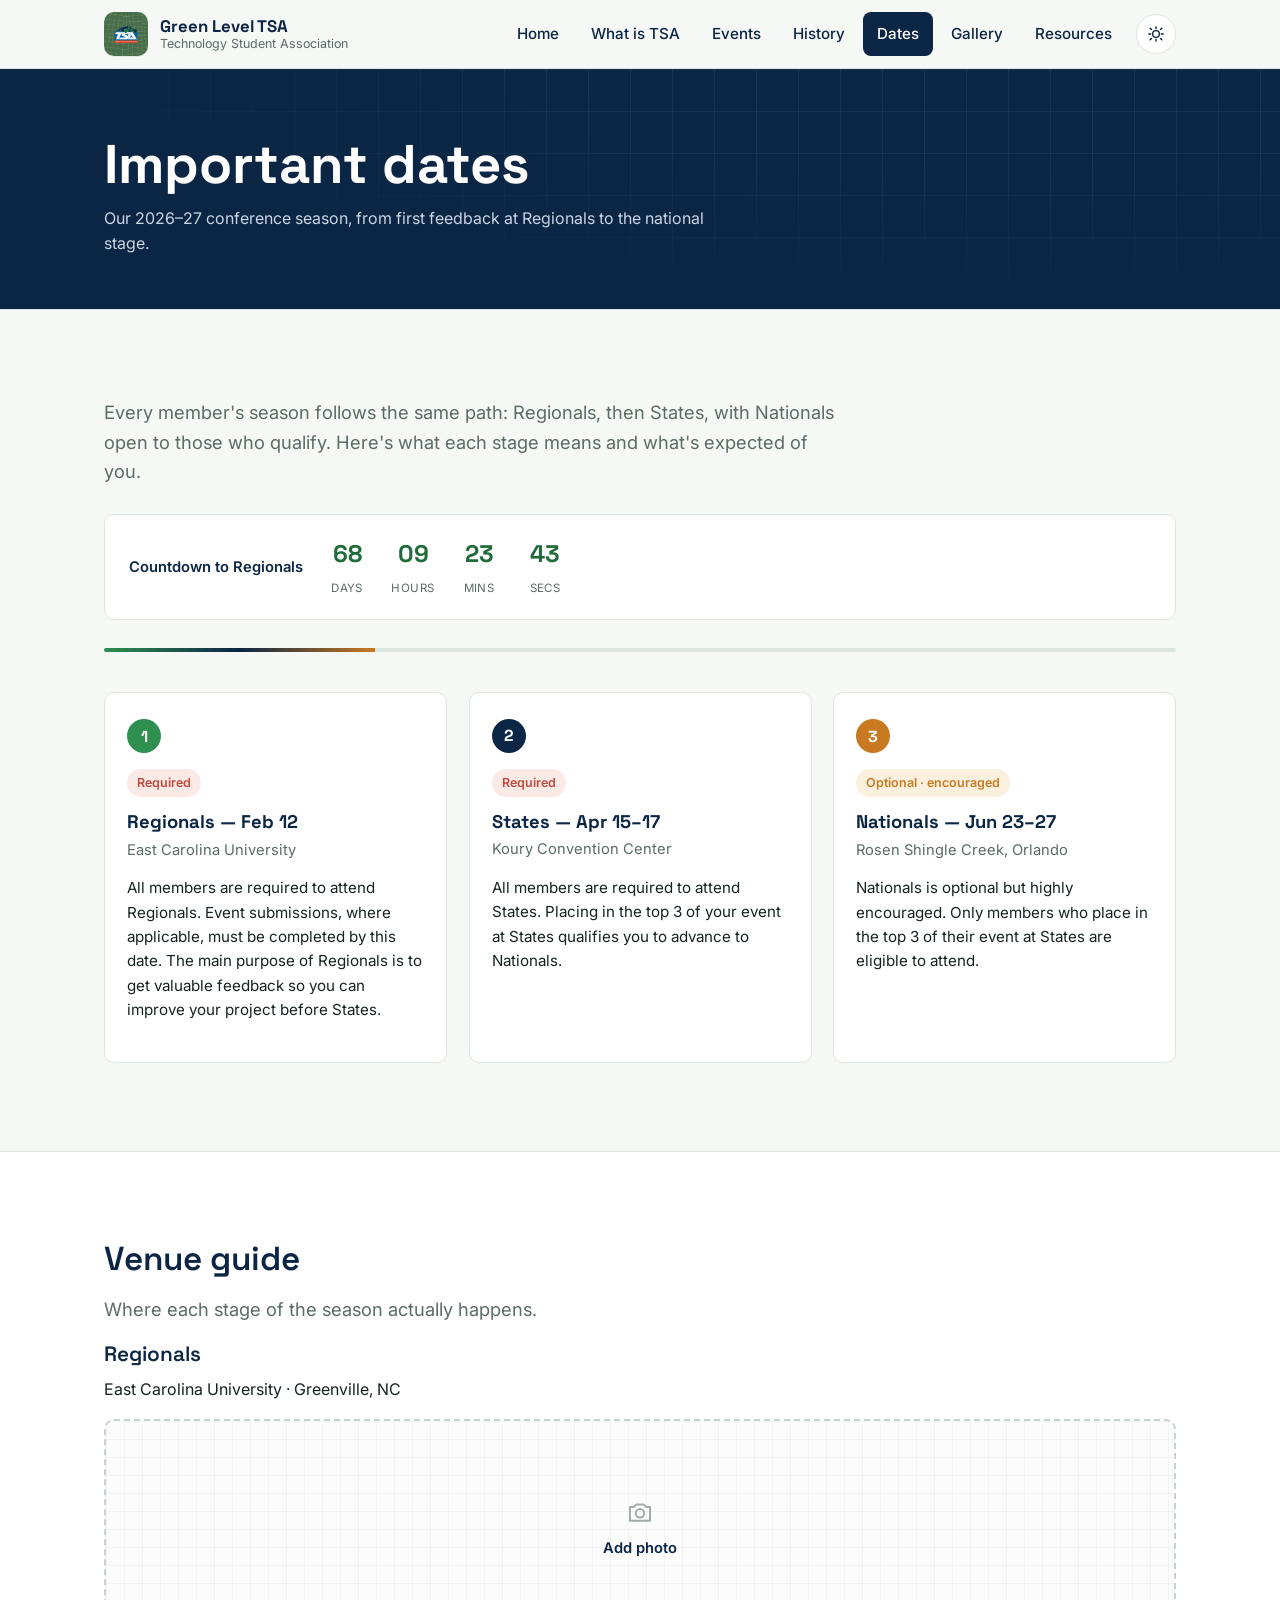
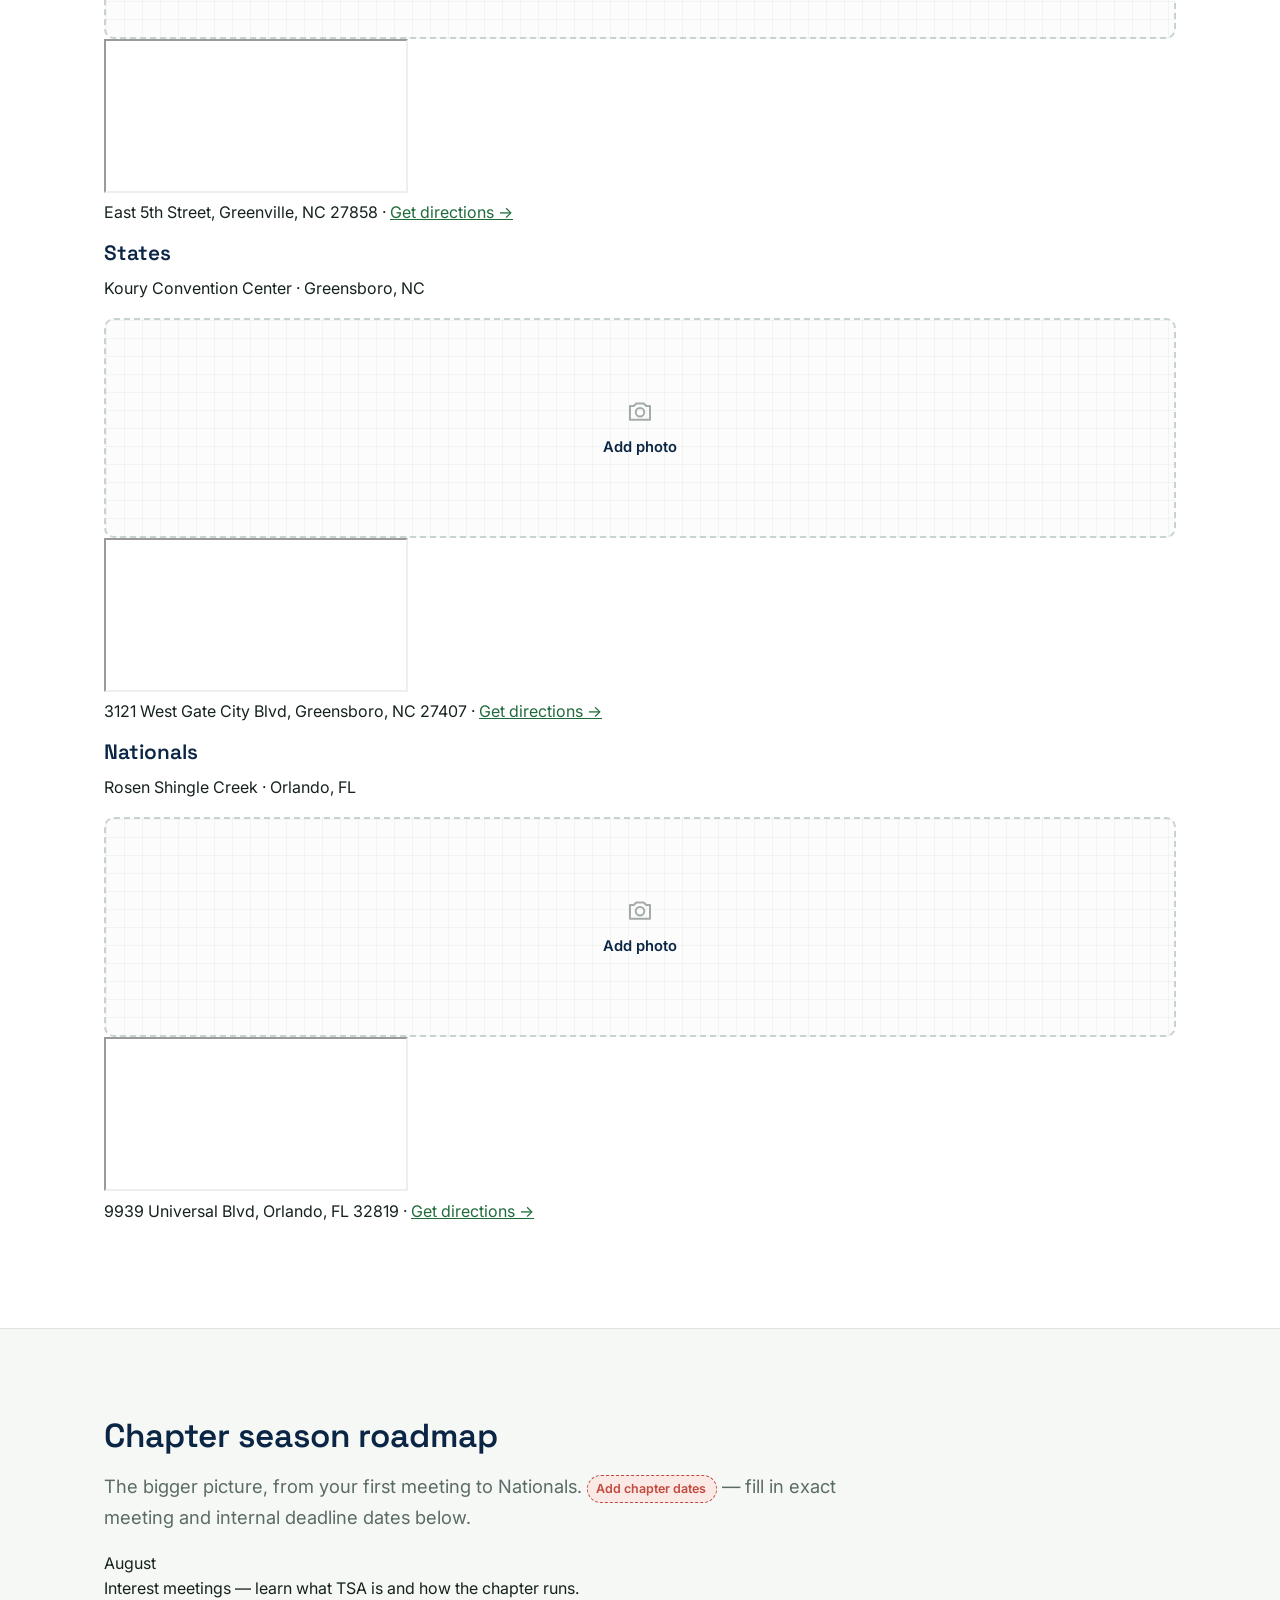
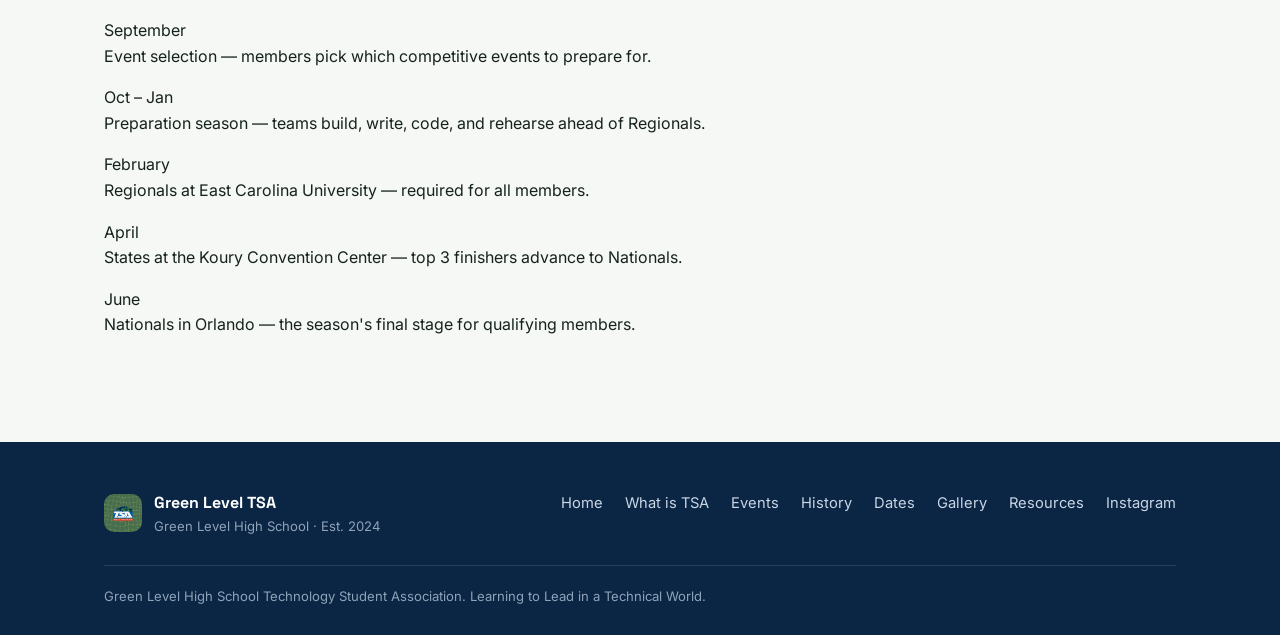
==== commit 7a930c48: "Update dates.html" ====
--- a/dates.html
+++ b/dates.html
@@ -4,7 +4,7 @@
 <meta charset="UTF-8">
 <meta name="viewport" content="width=device-width, initial-scale=1.0">
 <title>Important Dates — Green Level TSA</title>
-<meta name="description" content="Green Level TSA's 2026–27 conference schedule: Regionals, States, and Nationals.">
+<meta name="description" content="Green Level TSA's 2026–27 conference schedule: Regionals, States, and Nationals — with locations, maps, and the season roadmap.">
 <link rel="icon" href="logo.png">
 <link rel="preconnect" href="https://fonts.googleapis.com">
 <link rel="preconnect" href="https://fonts.gstatic.com" crossorigin>
@@ -33,9 +33,12 @@
     <div class="nav-actions">
       <ul class="nav-links">
         <li><a href="index.html">Home</a></li>
+        <li><a href="what-is-tsa.html">What is TSA</a></li>
+        <li><a href="events.html">Events</a></li>
+        <li><a href="history.html">History</a></li>
+        <li><a href="dates.html" aria-current="page">Dates</a></li>
+        <li><a href="gallery.html">Gallery</a></li>
         <li><a href="resources.html">Resources</a></li>
-        <li><a href="dates.html" aria-current="page">Important Dates</a></li>
-        <li><a href="events.html">Events</a></li>
       </ul>
       <button class="theme-toggle" aria-label="Toggle dark mode" type="button">
         <svg class="icon-sun" viewBox="0 0 24 24" fill="none" stroke="currentColor" stroke-width="1.8"><circle cx="12" cy="12" r="4.5"/><path d="M12 2.5v2.5M12 19v2.5M4.2 4.2l1.8 1.8M18 18l1.8 1.8M2.5 12H5M19 12h2.5M4.2 19.8L6 18M18 6l1.8-1.8" stroke-linecap="round"/></svg>
@@ -59,7 +62,7 @@
     <p class="lead">Every member's season follows the same path: Regionals, then States, with Nationals open to those who qualify. Here's what each stage means and what's expected of you.</p>
 
     <div class="countdown" data-countdown-to="2027-02-12T08:00:00">
-      <span class="countdown-label">⏱️ Countdown to Regionals</span>
+      <span class="countdown-label">Countdown to Regionals</span>
       <div class="countdown-units">
         <div class="countdown-unit"><strong class="cd-days">–</strong><span>Days</span></div>
         <div class="countdown-unit"><strong class="cd-hours">–</strong><span>Hours</span></div>
@@ -100,32 +103,80 @@
 
 <section style="background:var(--panel);">
   <div class="container">
+    <h2>Venue guide</h2>
+    <p class="lead">Where each stage of the season actually happens.</p>
+
+    <div class="venue-grid" data-reveal-group>
+      <div class="venue-card reveal-scale">
+        <h3>Regionals</h3>
+        <p class="venue-sub">East Carolina University · Greenville, NC</p>
+        <div class="photo-slot">
+          <svg viewBox="0 0 24 24" fill="none" stroke="currentColor" stroke-width="1.6"><path d="M4 8h3l2-2h6l2 2h3v11H4z" stroke-linejoin="round"/><circle cx="12" cy="13" r="3.4"/></svg>
+          <strong>Add photo</strong>
+        </div>
+        <iframe class="venue-map" loading="lazy" title="Map of East Carolina University, Greenville, NC" src="https://www.openstreetmap.org/export/embed.html?bbox=-77.3900%2C35.5975%2C-77.3500%2C35.6175&amp;layer=mapnik&amp;marker=35.6075%2C-77.3700"></iframe>
+        <p class="venue-address">East 5th Street, Greenville, NC 27858 · <a href="https://www.google.com/maps/search/?api=1&query=East+Carolina+University+Greenville+NC" target="_blank" rel="noopener">Get directions →</a></p>
+      </div>
+
+      <div class="venue-card reveal-scale">
+        <h3>States</h3>
+        <p class="venue-sub">Koury Convention Center · Greensboro, NC</p>
+        <div class="photo-slot">
+          <svg viewBox="0 0 24 24" fill="none" stroke="currentColor" stroke-width="1.6"><path d="M4 8h3l2-2h6l2 2h3v11H4z" stroke-linejoin="round"/><circle cx="12" cy="13" r="3.4"/></svg>
+          <strong>Add photo</strong>
+        </div>
+        <iframe class="venue-map" loading="lazy" title="Map of Koury Convention Center, Greensboro, NC" src="https://www.openstreetmap.org/export/embed.html?bbox=-79.8250%2C36.0553%2C-79.7850%2C36.0753&amp;layer=mapnik&amp;marker=36.0653%2C-79.8087"></iframe>
+        <p class="venue-address">3121 West Gate City Blvd, Greensboro, NC 27407 · <a href="https://www.google.com/maps/search/?api=1&query=Koury+Convention+Center+Greensboro+NC" target="_blank" rel="noopener">Get directions →</a></p>
+      </div>
+
+      <div class="venue-card reveal-scale">
+        <h3>Nationals</h3>
+        <p class="venue-sub">Rosen Shingle Creek · Orlando, FL</p>
+        <div class="photo-slot">
+          <svg viewBox="0 0 24 24" fill="none" stroke="currentColor" stroke-width="1.6"><path d="M4 8h3l2-2h6l2 2h3v11H4z" stroke-linejoin="round"/><circle cx="12" cy="13" r="3.4"/></svg>
+          <strong>Add photo</strong>
+        </div>
+        <iframe class="venue-map" loading="lazy" title="Map of Rosen Shingle Creek, Orlando, FL" src="https://www.openstreetmap.org/export/embed.html?bbox=-81.4609%2C28.4306%2C-81.4209%2C28.4506&amp;layer=mapnik&amp;marker=28.4406%2C-81.4409"></iframe>
+        <p class="venue-address">9939 Universal Blvd, Orlando, FL 32819 · <a href="https://www.google.com/maps/search/?api=1&query=Rosen+Shingle+Creek+Orlando+FL" target="_blank" rel="noopener">Get directions →</a></p>
+      </div>
+    </div>
+  </div>
+</section>
+
+<section>
+  <div class="container">
     <h2>Chapter season roadmap</h2>
     <p class="lead">The bigger picture, from your first meeting to Nationals. <span class="todo-tag">Add chapter dates</span> — fill in exact meeting and internal deadline dates below.</p>
 
-    <div class="timeline" data-reveal-group>
-      <div class="timeline-item reveal">
-        <span class="year">August</span>
+    <div class="timeline-horizontal">
+      <div class="timeline-h-item">
+        <span class="dot" aria-hidden="true"></span>
+        <span class="month">August</span>
         <p>Interest meetings — learn what TSA is and how the chapter runs.</p>
       </div>
-      <div class="timeline-item reveal">
-        <span class="year">September</span>
+      <div class="timeline-h-item">
+        <span class="dot" aria-hidden="true"></span>
+        <span class="month">September</span>
         <p>Event selection — members pick which competitive events to prepare for.</p>
       </div>
-      <div class="timeline-item reveal">
-        <span class="year">October – January</span>
+      <div class="timeline-h-item">
+        <span class="dot" aria-hidden="true"></span>
+        <span class="month">Oct – Jan</span>
         <p>Preparation season — teams build, write, code, and rehearse ahead of Regionals.</p>
       </div>
-      <div class="timeline-item reveal">
-        <span class="year">February</span>
+      <div class="timeline-h-item">
+        <span class="dot" aria-hidden="true"></span>
+        <span class="month">February</span>
         <p>Regionals at East Carolina University — required for all members.</p>
       </div>
-      <div class="timeline-item reveal">
-        <span class="year">April</span>
+      <div class="timeline-h-item">
+        <span class="dot" aria-hidden="true"></span>
+        <span class="month">April</span>
         <p>States at the Koury Convention Center — top 3 finishers advance to Nationals.</p>
       </div>
-      <div class="timeline-item reveal">
-        <span class="year">June</span>
+      <div class="timeline-h-item">
+        <span class="dot" aria-hidden="true"></span>
+        <span class="month">June</span>
         <p>Nationals in Orlando — the season's final stage for qualifying members.</p>
       </div>
     </div>
@@ -144,9 +195,12 @@
       </div>
       <ul class="footer-links">
         <li><a href="index.html">Home</a></li>
+        <li><a href="what-is-tsa.html">What is TSA</a></li>
+        <li><a href="events.html">Events</a></li>
+        <li><a href="history.html">History</a></li>
+        <li><a href="dates.html">Dates</a></li>
+        <li><a href="gallery.html">Gallery</a></li>
         <li><a href="resources.html">Resources</a></li>
-        <li><a href="dates.html">Important Dates</a></li>
-        <li><a href="events.html">Events</a></li>
         <li><a href="https://www.instagram.com/greenleveltsa" target="_blank" rel="noopener">Instagram</a></li>
       </ul>
     </div>
--- a/styles.css
+++ b/styles.css
@@ -924,3 +924,480 @@
     transform: none !important;
   }
 }
+
+/* ==========================================================================
+   Dark mode
+   ========================================================================== */
+
+[data-theme="dark"] {
+  --navy: #E9EEF4;
+  --navy-2: #C9D6E4;
+  --navy-tint: #16324F;
+  --green: #4CAF6C;
+  --green-dark: #6FC98A;
+  --green-tint: #133622;
+  --amber: #E0A24C;
+  --amber-tint: #3A2C14;
+  --coral: #E17A6C;
+  --coral-tint: #3A1E1A;
+  --paper: #0E1A26;
+  --panel: #142434;
+  --ink: #E7EDF2;
+  --muted: #93A5B3;
+  --line: #223447;
+}
+
+[data-theme="dark"] .site-nav { background: rgba(14, 26, 38, 0.86); }
+[data-theme="dark"] .nav-links a[aria-current="page"] { color: var(--paper); }
+[data-theme="dark"] .hero,
+[data-theme="dark"] .page-banner { background: #081019; }
+[data-theme="dark"] .hero .lead,
+[data-theme="dark"] .page-banner p { color: #9FB4C6; }
+[data-theme="dark"] .btn-outline { color: var(--navy); }
+[data-theme="dark"] .btn-outline:hover { color: var(--paper); }
+[data-theme="dark"] .step-date,
+[data-theme="dark"] .timeline-item .year,
+[data-theme="dark"] .brand-text strong,
+[data-theme="dark"] .pull-quote { color: var(--navy); }
+[data-theme="dark"] .photo-slot { background-color: #0E1E2C; border-color: #2A4054; color: var(--muted); }
+[data-theme="dark"] .social-banner,
+[data-theme="dark"] footer,
+[data-theme="dark"] .partner-strip { background: #081019; }
+
+.theme-toggle {
+  display: inline-flex;
+  align-items: center;
+  justify-content: center;
+  width: 40px;
+  height: 40px;
+  border-radius: 50%;
+  border: 1px solid var(--line);
+  background: var(--panel);
+  color: var(--navy);
+  cursor: pointer;
+  flex-shrink: 0;
+  transition: transform .3s ease, background-color .2s ease, border-color .2s ease;
+}
+.theme-toggle:hover { transform: rotate(14deg); }
+.theme-toggle svg { width: 18px; height: 18px; }
+.theme-toggle .icon-moon { display: none; }
+[data-theme="dark"] .theme-toggle .icon-sun { display: none; }
+[data-theme="dark"] .theme-toggle .icon-moon { display: block; }
+
+.nav-actions { display: flex; align-items: center; gap: 10px; }
+
+/* Nav shrink-on-scroll */
+.site-nav.scrolled .nav-inner { padding-top: 8px; padding-bottom: 8px; }
+.site-nav.scrolled { box-shadow: 0 6px 18px rgba(11,37,69,0.08); }
+.site-nav { transition: box-shadow .25s ease; }
+.nav-inner { transition: padding .25s ease; }
+
+/* ==========================================================================
+   Animated stats
+   ========================================================================== */
+
+.stats-section { background: var(--navy); }
+.stats-grid {
+  display: grid;
+  grid-template-columns: repeat(4, 1fr);
+  gap: 24px;
+  text-align: center;
+}
+@media (max-width: 860px) { .stats-grid { grid-template-columns: repeat(2, 1fr); } }
+
+.stat { padding: 8px; }
+.stat-number, .stat-word {
+  display: block;
+  font-family: var(--font-display);
+  font-size: clamp(2rem, 4vw, 2.6rem);
+  font-weight: 700;
+  color: #fff;
+  line-height: 1;
+}
+.stat-word { font-size: clamp(1.5rem, 3vw, 2rem); letter-spacing: 0.04em; }
+.stat-label {
+  display: block;
+  margin-top: 10px;
+  font-size: 0.88rem;
+  color: #9FB4C6;
+  max-width: 22ch;
+  margin-left: auto;
+  margin-right: auto;
+}
+
+/* ==========================================================================
+   Event explorer
+   ========================================================================== */
+
+.event-explorer { background: var(--panel); }
+
+.explorer-controls {
+  margin-top: 28px;
+  display: flex;
+  flex-wrap: wrap;
+  gap: 16px;
+  align-items: center;
+  justify-content: space-between;
+}
+
+.search-wrap {
+  position: relative;
+  flex: 1 1 260px;
+  max-width: 340px;
+}
+.search-wrap svg {
+  position: absolute;
+  left: 12px;
+  top: 50%;
+  transform: translateY(-50%);
+  width: 16px;
+  height: 16px;
+  color: var(--muted);
+  pointer-events: none;
+}
+.search-wrap input {
+  width: 100%;
+  padding: 11px 14px 11px 36px;
+  border-radius: 999px;
+  border: 1.5px solid var(--line);
+  background: var(--paper);
+  color: var(--ink);
+  font-family: var(--font-body);
+  font-size: 0.92rem;
+  transition: border-color .2s ease, box-shadow .2s ease;
+}
+.search-wrap input:focus { border-color: var(--green); box-shadow: 0 0 0 3px var(--green-tint); outline: none; }
+
+.filter-chips { display: flex; flex-wrap: wrap; gap: 8px; }
+.chip {
+  border: 1.5px solid var(--line);
+  background: var(--paper);
+  color: var(--muted);
+  font-family: var(--font-body);
+  font-weight: 600;
+  font-size: 0.85rem;
+  padding: 8px 16px;
+  border-radius: 999px;
+  cursor: pointer;
+  transition: background-color .2s ease, color .2s ease, border-color .2s ease, transform .2s ease;
+}
+.chip:hover { transform: translateY(-2px); border-color: var(--green); }
+.chip.active { background: var(--green); border-color: var(--green); color: #fff; }
+
+.event-grid {
+  margin-top: 28px;
+  display: grid;
+  grid-template-columns: repeat(3, 1fr);
+  gap: 18px;
+}
+@media (max-width: 860px) { .event-grid { grid-template-columns: repeat(2, 1fr); } }
+@media (max-width: 560px) { .event-grid { grid-template-columns: 1fr; } }
+
+.event-card {
+  background: var(--paper);
+  border: 1px solid var(--line);
+  border-radius: var(--radius);
+  padding: 22px 20px;
+  text-align: left;
+  cursor: pointer;
+  transition: transform .3s ease, box-shadow .3s ease, border-color .3s ease;
+  display: flex;
+  flex-direction: column;
+  gap: 10px;
+}
+.event-card:hover, .event-card:focus-visible {
+  transform: translateY(-6px);
+  box-shadow: 0 16px 30px rgba(11,37,69,0.12);
+  border-color: var(--green);
+}
+.event-card:hover .event-icon { transform: rotate(-8deg) scale(1.08); }
+
+.event-icon { font-size: 1.6rem; transition: transform .3s ease; }
+.event-card h3 { margin: 0; font-size: 1.05rem; }
+.event-card .tag { align-self: flex-start; }
+.event-card p { margin: 0; color: var(--muted); font-size: 0.88rem; }
+
+.event-learn-more {
+  margin-top: auto;
+  display: inline-flex;
+  align-items: center;
+  gap: 6px;
+  font-weight: 600;
+  font-size: 0.86rem;
+  color: var(--green-dark);
+}
+.event-card:hover .event-learn-more svg { transform: translateX(4px); }
+.event-learn-more svg { width: 14px; height: 14px; transition: transform .25s ease; }
+
+.event-explorer-note {
+  margin-top: 20px;
+  font-size: 0.88rem;
+  color: var(--muted);
+}
+
+.no-results {
+  grid-column: 1 / -1;
+  text-align: center;
+  color: var(--muted);
+  padding: 40px 0;
+}
+
+.quiz-cta {
+  margin-top: 40px;
+  background: var(--navy);
+  border-radius: var(--radius);
+  padding: 26px 28px;
+  display: flex;
+  align-items: center;
+  justify-content: space-between;
+  gap: 20px;
+  flex-wrap: wrap;
+}
+.quiz-cta h3 { color: #fff; margin-bottom: 4px; }
+.quiz-cta p { color: #9FB4C6; margin: 0; }
+
+/* ==========================================================================
+   Modals (event detail + quiz)
+   ========================================================================== */
+
+.modal-overlay {
+  position: fixed;
+  inset: 0;
+  background: rgba(8, 16, 25, 0.6);
+  backdrop-filter: blur(3px);
+  display: flex;
+  align-items: center;
+  justify-content: center;
+  padding: 20px;
+  z-index: 100;
+  opacity: 0;
+  pointer-events: none;
+  transition: opacity .25s ease;
+}
+.modal-overlay.open { opacity: 1; pointer-events: auto; }
+
+.modal-box {
+  background: var(--panel);
+  border-radius: 14px;
+  max-width: 480px;
+  width: 100%;
+  max-height: 85vh;
+  overflow-y: auto;
+  padding: 30px 28px;
+  position: relative;
+  transform: translateY(18px) scale(.97);
+  transition: transform .3s cubic-bezier(.16,.8,.3,1);
+  box-shadow: 0 30px 60px rgba(0,0,0,0.3);
+}
+.modal-overlay.open .modal-box { transform: translateY(0) scale(1); }
+
+.modal-close {
+  position: absolute;
+  top: 16px;
+  right: 16px;
+  width: 32px;
+  height: 32px;
+  border-radius: 50%;
+  border: none;
+  background: var(--paper);
+  color: var(--muted);
+  font-size: 1.1rem;
+  cursor: pointer;
+  display: flex;
+  align-items: center;
+  justify-content: center;
+  transition: background-color .2s ease, color .2s ease, transform .2s ease;
+}
+.modal-close:hover { background: var(--coral-tint); color: var(--coral); transform: rotate(90deg); }
+
+.modal-box .event-icon { font-size: 2.2rem; }
+.modal-box h3 { margin: 12px 0 6px; }
+.modal-box p { color: var(--muted); }
+.modal-meta { display: flex; gap: 8px; flex-wrap: wrap; margin: 12px 0; }
+
+/* ---- Quiz ---- */
+
+.quiz-progress { display: flex; gap: 6px; margin-bottom: 22px; }
+.quiz-progress span {
+  height: 4px;
+  flex: 1;
+  border-radius: 999px;
+  background: var(--line);
+  transition: background-color .3s ease;
+}
+.quiz-progress span.done { background: var(--green); }
+
+.quiz-step { display: none; }
+.quiz-step.active { display: block; animation: heroFadeUp .35s ease both; }
+
+.quiz-options {
+  display: grid;
+  gap: 10px;
+  margin-top: 20px;
+}
+.quiz-option {
+  display: flex;
+  align-items: center;
+  gap: 12px;
+  padding: 14px 16px;
+  border-radius: 10px;
+  border: 1.5px solid var(--line);
+  background: var(--paper);
+  color: var(--ink);
+  font-family: var(--font-body);
+  font-size: 0.95rem;
+  font-weight: 500;
+  text-align: left;
+  cursor: pointer;
+  transition: border-color .2s ease, transform .2s ease, background-color .2s ease;
+}
+.quiz-option:hover { border-color: var(--green); transform: translateX(4px); }
+.quiz-option .quiz-emoji { font-size: 1.2rem; }
+
+.quiz-results h3 { margin-bottom: 4px; }
+.quiz-result-list { list-style: none; margin: 18px 0; padding: 0; display: grid; gap: 10px; }
+.quiz-result-list li {
+  display: flex;
+  align-items: center;
+  gap: 12px;
+  padding: 12px 14px;
+  border-radius: 10px;
+  background: var(--paper);
+  border: 1px solid var(--line);
+}
+.quiz-result-rank { font-family: var(--font-display); font-weight: 700; color: var(--green); }
+.quiz-restart { margin-top: 6px; }
+
+/* ==========================================================================
+   Officer flip cards
+   ========================================================================== */
+
+.officer-grid {
+  margin-top: 24px;
+  display: grid;
+  grid-template-columns: repeat(4, 1fr);
+  gap: 18px;
+}
+@media (max-width: 900px) { .officer-grid { grid-template-columns: repeat(2, 1fr); } }
+@media (max-width: 520px) { .officer-grid { grid-template-columns: 1fr; } }
+
+.officer-card {
+  perspective: 1200px;
+  height: 240px;
+}
+.officer-card-inner {
+  position: relative;
+  width: 100%;
+  height: 100%;
+  transition: transform .6s cubic-bezier(.16,.8,.3,1);
+  transform-style: preserve-3d;
+}
+.officer-card.flipped .officer-card-inner,
+.officer-card:hover .officer-card-inner,
+.officer-card:focus-within .officer-card-inner { transform: rotateY(180deg); }
+
+.officer-face {
+  position: absolute;
+  inset: 0;
+  backface-visibility: hidden;
+  border-radius: var(--radius);
+  border: 1px solid var(--line);
+  background: var(--panel);
+  padding: 20px 16px;
+  display: flex;
+  flex-direction: column;
+  align-items: center;
+  justify-content: center;
+  text-align: center;
+  gap: 8px;
+}
+.officer-face.back { transform: rotateY(180deg); justify-content: flex-start; padding-top: 26px; gap: 10px; }
+.officer-face .photo-slot.small { margin-bottom: 4px; }
+.officer-face strong { color: var(--navy); font-size: 0.98rem; }
+.officer-face .roster-meta { align-items: center; }
+.officer-flip-hint { font-size: 0.72rem; color: var(--muted); margin-top: 2px; }
+
+/* ==========================================================================
+   FAQ accordion
+   ========================================================================== */
+
+.faq-list { margin-top: 24px; display: grid; gap: 10px; }
+.faq-item {
+  border: 1px solid var(--line);
+  border-radius: var(--radius);
+  background: var(--panel);
+  overflow: hidden;
+}
+.faq-question {
+  width: 100%;
+  display: flex;
+  justify-content: space-between;
+  align-items: center;
+  gap: 16px;
+  padding: 18px 20px;
+  background: none;
+  border: none;
+  text-align: left;
+  font-family: var(--font-display);
+  font-weight: 600;
+  color: var(--navy);
+  font-size: 1rem;
+  cursor: pointer;
+}
+.faq-question .faq-icon {
+  flex-shrink: 0;
+  width: 22px;
+  height: 22px;
+  border-radius: 50%;
+  background: var(--green-tint);
+  color: var(--green-dark);
+  display: flex;
+  align-items: center;
+  justify-content: center;
+  font-size: 1.1rem;
+  transition: transform .3s ease;
+}
+.faq-item.open .faq-icon { transform: rotate(45deg); }
+
+.faq-answer {
+  max-height: 0;
+  overflow: hidden;
+  transition: max-height .35s ease;
+}
+.faq-answer p { padding: 0 20px 20px; color: var(--muted); margin: 0; }
+
+/* ==========================================================================
+   Countdown
+   ========================================================================== */
+
+.countdown {
+  margin-top: 28px;
+  display: flex;
+  align-items: center;
+  gap: 18px;
+  flex-wrap: wrap;
+  background: var(--panel);
+  border: 1px solid var(--line);
+  border-radius: var(--radius);
+  padding: 20px 24px;
+}
+.countdown-label { font-weight: 600; color: var(--navy); font-size: 0.92rem; }
+.countdown-units { display: flex; gap: 14px; }
+.countdown-unit { text-align: center; min-width: 52px; }
+.countdown-unit strong {
+  display: block;
+  font-family: var(--font-display);
+  font-size: 1.5rem;
+  color: var(--green-dark);
+}
+.countdown-unit span { font-size: 0.72rem; color: var(--muted); text-transform: uppercase; letter-spacing: 0.04em; }
+
+/* ==========================================================================
+   Reduced motion additions
+   ========================================================================== */
+
+@media (prefers-reduced-motion: reduce) {
+  .officer-card-inner { transition: none !important; }
+  .modal-box, .modal-overlay { transition: none !important; }
+  .event-card:hover, .quiz-option:hover, .chip:hover { transform: none !important; }
+}
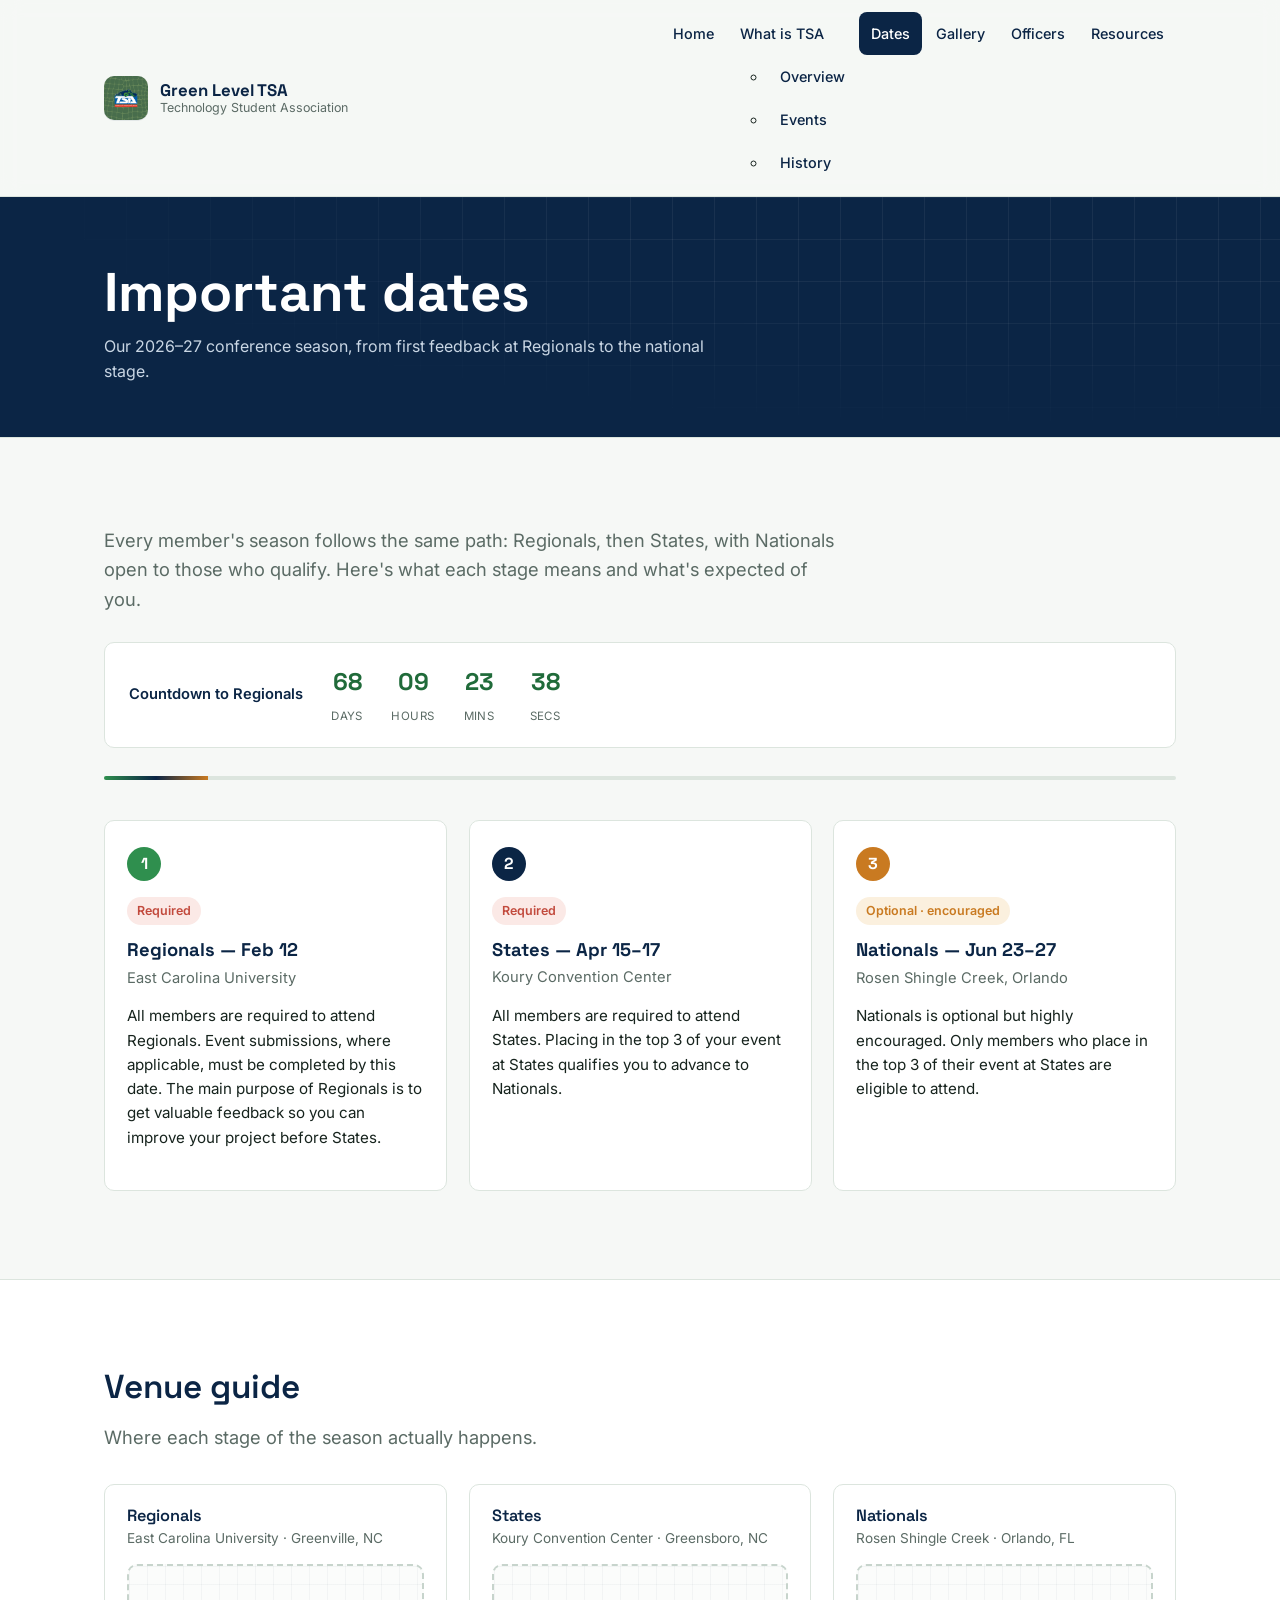
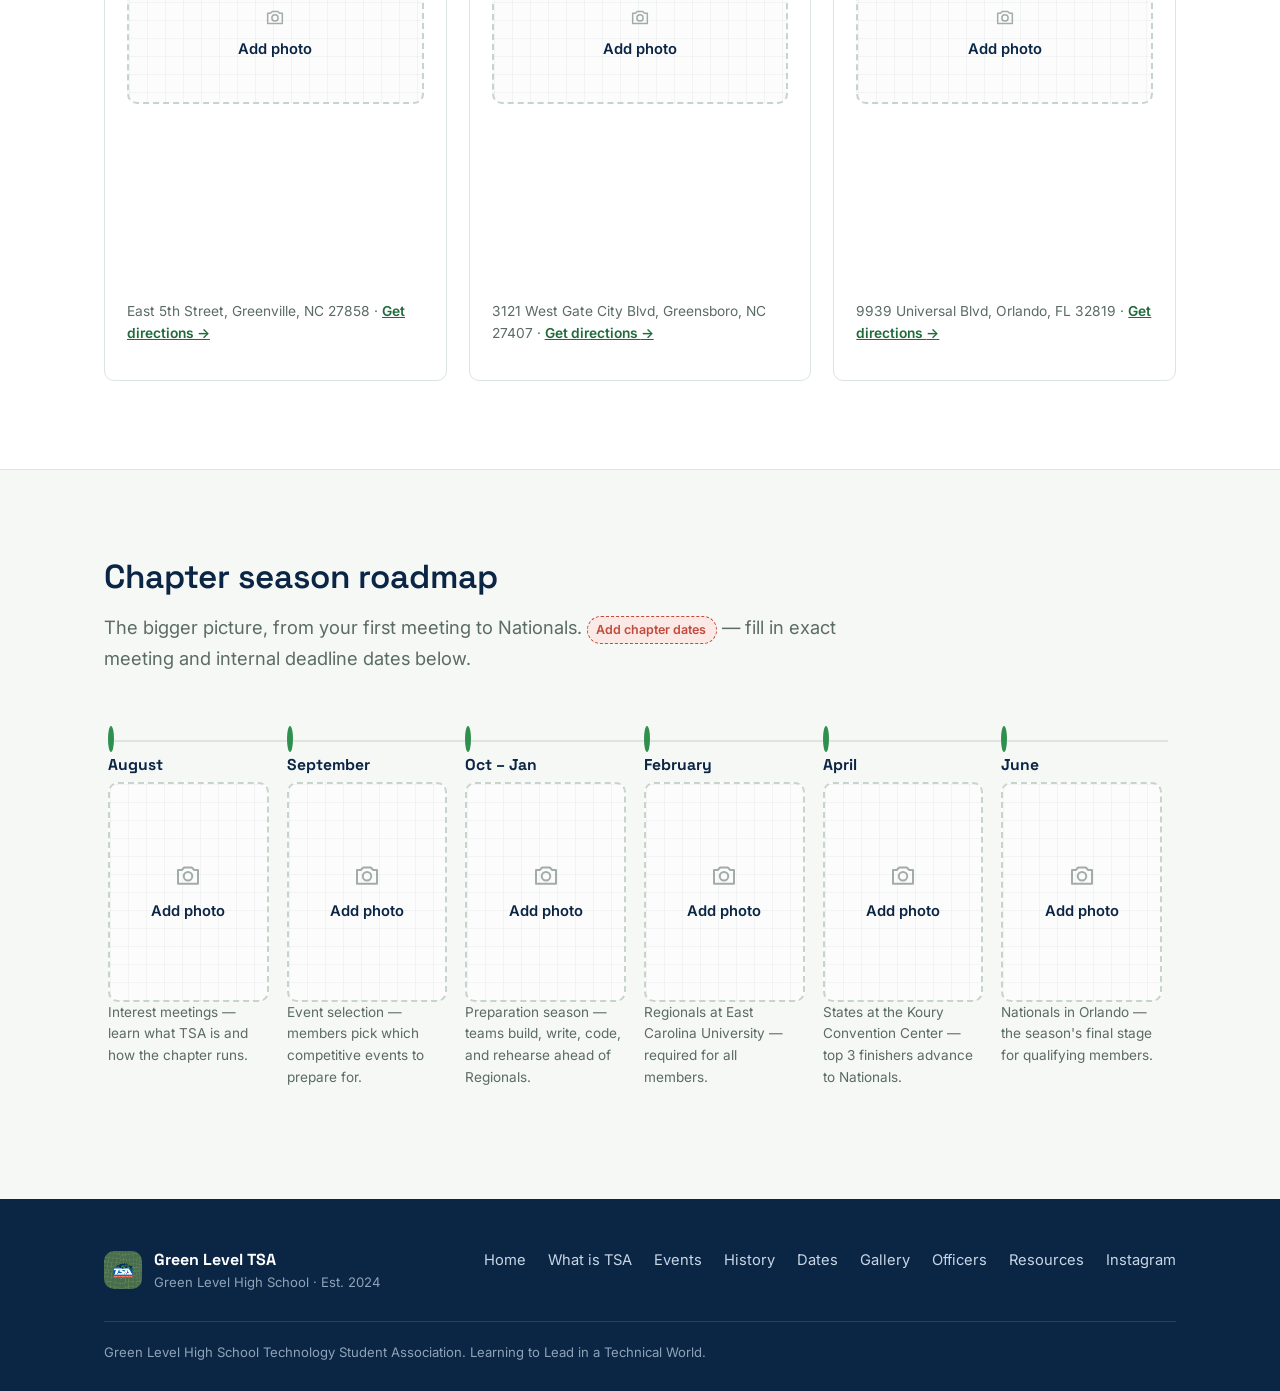
==== commit b0f4b46a: "Update dates.html" ====
--- a/dates.html
+++ b/dates.html
@@ -10,14 +10,6 @@
 <link rel="preconnect" href="https://fonts.gstatic.com" crossorigin>
 <link href="https://fonts.googleapis.com/css2?family=Space+Grotesk:wght@500;600;700&family=Inter:wght@400;500;600&display=swap" rel="stylesheet">
 <link rel="stylesheet" href="styles.css">
-<script>
-  (function () {
-    try {
-      var saved = localStorage.getItem("glTsaTheme");
-      if (saved === "dark") document.documentElement.setAttribute("data-theme", "dark");
-    } catch (e) {}
-  })();
-</script>
 </head>
 <body>
 
@@ -33,17 +25,19 @@
     <div class="nav-actions">
       <ul class="nav-links">
         <li><a href="index.html">Home</a></li>
-        <li><a href="what-is-tsa.html">What is TSA</a></li>
-        <li><a href="events.html">Events</a></li>
-        <li><a href="history.html">History</a></li>
+        <li class="has-dropdown">
+          <a href="what-is-tsa.html">What is TSA<span class="nav-caret" aria-hidden="true"></span></a>
+          <ul class="dropdown-menu">
+            <li><a href="what-is-tsa.html">Overview</a></li>
+            <li><a href="events.html">Events</a></li>
+            <li><a href="history.html">History</a></li>
+          </ul>
+        </li>
         <li><a href="dates.html" aria-current="page">Dates</a></li>
         <li><a href="gallery.html">Gallery</a></li>
+        <li><a href="officers.html">Officers</a></li>
         <li><a href="resources.html">Resources</a></li>
       </ul>
-      <button class="theme-toggle" aria-label="Toggle dark mode" type="button">
-        <svg class="icon-sun" viewBox="0 0 24 24" fill="none" stroke="currentColor" stroke-width="1.8"><circle cx="12" cy="12" r="4.5"/><path d="M12 2.5v2.5M12 19v2.5M4.2 4.2l1.8 1.8M18 18l1.8 1.8M2.5 12H5M19 12h2.5M4.2 19.8L6 18M18 6l1.8-1.8" stroke-linecap="round"/></svg>
-        <svg class="icon-moon" viewBox="0 0 24 24" fill="none" stroke="currentColor" stroke-width="1.8"><path d="M20 14.5A8.5 8.5 0 1 1 9.5 4a7 7 0 0 0 10.5 10.5z" stroke-linejoin="round"/></svg>
-      </button>
       <button class="nav-toggle" aria-label="Toggle menu" aria-expanded="false"><span></span></button>
     </div>
   </div>
@@ -115,7 +109,7 @@
           <strong>Add photo</strong>
         </div>
         <iframe class="venue-map" loading="lazy" title="Map of East Carolina University, Greenville, NC" src="https://www.openstreetmap.org/export/embed.html?bbox=-77.3900%2C35.5975%2C-77.3500%2C35.6175&amp;layer=mapnik&amp;marker=35.6075%2C-77.3700"></iframe>
-        <p class="venue-address">East 5th Street, Greenville, NC 27858 · <a href="https://www.google.com/maps/search/?api=1&query=East+Carolina+University+Greenville+NC" target="_blank" rel="noopener">Get directions →</a></p>
+        <p class="venue-address">East 5th Street, Greenville, NC 27858 · <a href="https://www.google.com/maps/search/?api=1&query=East+Carolina+University+Greenville+NC" target="_blank" rel="noopener">Get directions <span class="btn-arrow">→</span></a></p>
       </div>
 
       <div class="venue-card reveal-scale">
@@ -126,7 +120,7 @@
           <strong>Add photo</strong>
         </div>
         <iframe class="venue-map" loading="lazy" title="Map of Koury Convention Center, Greensboro, NC" src="https://www.openstreetmap.org/export/embed.html?bbox=-79.8250%2C36.0553%2C-79.7850%2C36.0753&amp;layer=mapnik&amp;marker=36.0653%2C-79.8087"></iframe>
-        <p class="venue-address">3121 West Gate City Blvd, Greensboro, NC 27407 · <a href="https://www.google.com/maps/search/?api=1&query=Koury+Convention+Center+Greensboro+NC" target="_blank" rel="noopener">Get directions →</a></p>
+        <p class="venue-address">3121 West Gate City Blvd, Greensboro, NC 27407 · <a href="https://www.google.com/maps/search/?api=1&query=Koury+Convention+Center+Greensboro+NC" target="_blank" rel="noopener">Get directions <span class="btn-arrow">→</span></a></p>
       </div>
 
       <div class="venue-card reveal-scale">
@@ -137,7 +131,7 @@
           <strong>Add photo</strong>
         </div>
         <iframe class="venue-map" loading="lazy" title="Map of Rosen Shingle Creek, Orlando, FL" src="https://www.openstreetmap.org/export/embed.html?bbox=-81.4609%2C28.4306%2C-81.4209%2C28.4506&amp;layer=mapnik&amp;marker=28.4406%2C-81.4409"></iframe>
-        <p class="venue-address">9939 Universal Blvd, Orlando, FL 32819 · <a href="https://www.google.com/maps/search/?api=1&query=Rosen+Shingle+Creek+Orlando+FL" target="_blank" rel="noopener">Get directions →</a></p>
+        <p class="venue-address">9939 Universal Blvd, Orlando, FL 32819 · <a href="https://www.google.com/maps/search/?api=1&query=Rosen+Shingle+Creek+Orlando+FL" target="_blank" rel="noopener">Get directions <span class="btn-arrow">→</span></a></p>
       </div>
     </div>
   </div>
@@ -149,35 +143,53 @@
     <p class="lead">The bigger picture, from your first meeting to Nationals. <span class="todo-tag">Add chapter dates</span> — fill in exact meeting and internal deadline dates below.</p>
 
     <div class="timeline-horizontal">
-      <div class="timeline-h-item">
+      <div class="timeline-h-item" tabindex="0">
         <span class="dot" aria-hidden="true"></span>
         <span class="month">August</span>
-        <p>Interest meetings — learn what TSA is and how the chapter runs.</p>
-      </div>
-      <div class="timeline-h-item">
+        <div class="timeline-popover">
+          <div class="photo-slot"><svg viewBox="0 0 24 24" fill="none" stroke="currentColor" stroke-width="1.6"><path d="M4 8h3l2-2h6l2 2h3v11H4z" stroke-linejoin="round"/><circle cx="12" cy="13" r="3.4"/></svg><strong>Add photo</strong></div>
+          <p>Interest meetings — learn what TSA is and how the chapter runs.</p>
+        </div>
+      </div>
+      <div class="timeline-h-item" tabindex="0">
         <span class="dot" aria-hidden="true"></span>
         <span class="month">September</span>
-        <p>Event selection — members pick which competitive events to prepare for.</p>
-      </div>
-      <div class="timeline-h-item">
+        <div class="timeline-popover">
+          <div class="photo-slot"><svg viewBox="0 0 24 24" fill="none" stroke="currentColor" stroke-width="1.6"><path d="M4 8h3l2-2h6l2 2h3v11H4z" stroke-linejoin="round"/><circle cx="12" cy="13" r="3.4"/></svg><strong>Add photo</strong></div>
+          <p>Event selection — members pick which competitive events to prepare for.</p>
+        </div>
+      </div>
+      <div class="timeline-h-item" tabindex="0">
         <span class="dot" aria-hidden="true"></span>
         <span class="month">Oct – Jan</span>
-        <p>Preparation season — teams build, write, code, and rehearse ahead of Regionals.</p>
-      </div>
-      <div class="timeline-h-item">
+        <div class="timeline-popover">
+          <div class="photo-slot"><svg viewBox="0 0 24 24" fill="none" stroke="currentColor" stroke-width="1.6"><path d="M4 8h3l2-2h6l2 2h3v11H4z" stroke-linejoin="round"/><circle cx="12" cy="13" r="3.4"/></svg><strong>Add photo</strong></div>
+          <p>Preparation season — teams build, write, code, and rehearse ahead of Regionals.</p>
+        </div>
+      </div>
+      <div class="timeline-h-item" tabindex="0">
         <span class="dot" aria-hidden="true"></span>
         <span class="month">February</span>
-        <p>Regionals at East Carolina University — required for all members.</p>
-      </div>
-      <div class="timeline-h-item">
+        <div class="timeline-popover">
+          <div class="photo-slot"><svg viewBox="0 0 24 24" fill="none" stroke="currentColor" stroke-width="1.6"><path d="M4 8h3l2-2h6l2 2h3v11H4z" stroke-linejoin="round"/><circle cx="12" cy="13" r="3.4"/></svg><strong>Add photo</strong></div>
+          <p>Regionals at East Carolina University — required for all members.</p>
+        </div>
+      </div>
+      <div class="timeline-h-item" tabindex="0">
         <span class="dot" aria-hidden="true"></span>
         <span class="month">April</span>
-        <p>States at the Koury Convention Center — top 3 finishers advance to Nationals.</p>
-      </div>
-      <div class="timeline-h-item">
+        <div class="timeline-popover">
+          <div class="photo-slot"><svg viewBox="0 0 24 24" fill="none" stroke="currentColor" stroke-width="1.6"><path d="M4 8h3l2-2h6l2 2h3v11H4z" stroke-linejoin="round"/><circle cx="12" cy="13" r="3.4"/></svg><strong>Add photo</strong></div>
+          <p>States at the Koury Convention Center — top 3 finishers advance to Nationals.</p>
+        </div>
+      </div>
+      <div class="timeline-h-item" tabindex="0">
         <span class="dot" aria-hidden="true"></span>
         <span class="month">June</span>
-        <p>Nationals in Orlando — the season's final stage for qualifying members.</p>
+        <div class="timeline-popover">
+          <div class="photo-slot"><svg viewBox="0 0 24 24" fill="none" stroke="currentColor" stroke-width="1.6"><path d="M4 8h3l2-2h6l2 2h3v11H4z" stroke-linejoin="round"/><circle cx="12" cy="13" r="3.4"/></svg><strong>Add photo</strong></div>
+          <p>Nationals in Orlando — the season's final stage for qualifying members.</p>
+        </div>
       </div>
     </div>
   </div>
@@ -200,6 +212,7 @@
         <li><a href="history.html">History</a></li>
         <li><a href="dates.html">Dates</a></li>
         <li><a href="gallery.html">Gallery</a></li>
+        <li><a href="officers.html">Officers</a></li>
         <li><a href="resources.html">Resources</a></li>
         <li><a href="https://www.instagram.com/greenleveltsa" target="_blank" rel="noopener">Instagram</a></li>
       </ul>
--- a/styles.css
+++ b/styles.css
@@ -1401,3 +1401,226 @@
   .modal-box, .modal-overlay { transition: none !important; }
   .event-card:hover, .quiz-option:hover, .chip:hover { transform: none !important; }
 }
+
+/* ==========================================================================
+   Update: category icons (SVG, no emoji), nav with more links
+   ========================================================================== */
+
+.nav-links a { font-size: 0.9rem; padding: 10px 12px; }
+.nav-links { gap: 2px; }
+
+.event-icon {
+  width: 42px;
+  height: 42px;
+  border-radius: 10px;
+  background: var(--green-tint);
+  color: var(--green-dark);
+  display: flex;
+  align-items: center;
+  justify-content: center;
+  flex-shrink: 0;
+}
+.event-icon svg { width: 20px; height: 20px; }
+
+.modal-box .event-icon { width: 52px; height: 52px; border-radius: 12px; }
+.modal-box .event-icon svg { width: 26px; height: 26px; }
+
+.quiz-emoji {
+  width: 26px;
+  height: 26px;
+  border-radius: 7px;
+  background: var(--green-tint);
+  color: var(--green-dark);
+  display: inline-flex;
+  align-items: center;
+  justify-content: center;
+  flex-shrink: 0;
+}
+.quiz-emoji svg { width: 15px; height: 15px; }
+
+/* ==========================================================================
+   Why join — cards (replaces bullet list)
+   ========================================================================== */
+
+.why-grid {
+  margin-top: 24px;
+  display: grid;
+  grid-template-columns: repeat(4, 1fr);
+  gap: 18px;
+}
+@media (max-width: 900px) { .why-grid { grid-template-columns: repeat(2, 1fr); } }
+@media (max-width: 520px) { .why-grid { grid-template-columns: 1fr; } }
+
+.why-card {
+  background: var(--panel);
+  border: 1px solid var(--line);
+  border-radius: var(--radius);
+  padding: 24px 20px;
+  transition: transform .3s ease, box-shadow .3s ease, border-color .3s ease;
+}
+.why-card:hover { transform: translateY(-6px); box-shadow: 0 16px 30px rgba(11,37,69,0.1); border-color: var(--green); }
+.why-card .event-icon { width: 46px; height: 46px; margin-bottom: 14px; }
+.why-card .event-icon svg { width: 22px; height: 22px; }
+.why-card h3 { font-size: 1.05rem; margin-bottom: 6px; }
+.why-card p { color: var(--muted); font-size: 0.92rem; margin: 0; }
+
+/* ==========================================================================
+   Featured / upcoming section (homepage)
+   ========================================================================== */
+
+.featured-grid {
+  margin-top: 24px;
+  display: grid;
+  grid-template-columns: 1fr 1fr;
+  gap: 22px;
+}
+@media (max-width: 760px) { .featured-grid { grid-template-columns: 1fr; } }
+
+.featured-card {
+  background: var(--panel);
+  border: 1px solid var(--line);
+  border-radius: var(--radius);
+  padding: 26px 24px;
+  transition: transform .3s ease, box-shadow .3s ease;
+}
+.featured-card:hover { transform: translateY(-4px); box-shadow: 0 16px 30px rgba(11,37,69,0.1); }
+.featured-card .tag { margin-bottom: 12px; }
+.featured-card h3 { margin-bottom: 6px; }
+.featured-meta { display: flex; flex-direction: column; gap: 4px; margin: 14px 0 18px; color: var(--muted); font-size: 0.92rem; }
+.featured-meta strong { color: var(--navy); }
+
+/* ==========================================================================
+   Venue cards (Important Dates — photos + maps)
+   ========================================================================== */
+
+.venue-grid {
+  margin-top: 32px;
+  display: grid;
+  grid-template-columns: repeat(3, 1fr);
+  gap: 22px;
+}
+@media (max-width: 860px) { .venue-grid { grid-template-columns: 1fr; } }
+
+.venue-card {
+  background: var(--panel);
+  border: 1px solid var(--line);
+  border-radius: var(--radius);
+  padding: 22px;
+  transition: transform .3s ease, box-shadow .3s ease;
+}
+.venue-card:hover { transform: translateY(-4px); box-shadow: 0 16px 30px rgba(11,37,69,0.08); }
+.venue-card h3 { font-size: 1.02rem; margin-bottom: 2px; }
+.venue-card .venue-sub { color: var(--muted); font-size: 0.85rem; margin-bottom: 14px; }
+.venue-card .photo-slot { min-height: 140px; padding: 14px; }
+.venue-card .photo-slot svg { width: 22px; height: 22px; }
+
+.venue-map {
+  width: 100%;
+  height: 170px;
+  border: 0;
+  border-radius: 8px;
+  margin-top: 14px;
+  display: block;
+}
+[data-theme="dark"] .venue-map { filter: invert(92%) hue-rotate(180deg) contrast(90%); }
+
+.venue-address { margin-top: 12px; font-size: 0.86rem; color: var(--muted); }
+.venue-address a { font-weight: 600; }
+
+/* ==========================================================================
+   Horizontal season timeline (Important Dates)
+   ========================================================================== */
+
+.timeline-horizontal {
+  position: relative;
+  margin-top: 50px;
+  display: grid;
+  grid-auto-flow: column;
+  grid-auto-columns: minmax(160px, 1fr);
+  gap: 8px;
+  overflow-x: auto;
+  padding: 4px 4px 22px;
+}
+
+.timeline-horizontal::before {
+  content: "";
+  position: absolute;
+  left: 8px;
+  right: 8px;
+  top: 17px;
+  height: 2px;
+  background: var(--line);
+}
+
+.timeline-h-item { position: relative; padding-right: 10px; }
+
+.timeline-h-item .dot {
+  width: 16px;
+  height: 16px;
+  border-radius: 50%;
+  background: var(--paper);
+  border: 3px solid var(--green);
+  position: relative;
+  z-index: 1;
+  margin-bottom: 16px;
+  transition: transform .25s ease;
+}
+.timeline-h-item:hover .dot { transform: scale(1.2); }
+
+.timeline-h-item .month {
+  display: block;
+  font-family: var(--font-display);
+  font-weight: 700;
+  color: var(--navy);
+  font-size: 0.98rem;
+  margin-bottom: 4px;
+}
+.timeline-h-item p { color: var(--muted); font-size: 0.85rem; margin: 0; max-width: 22ch; }
+
+@media (max-width: 760px) {
+  .timeline-horizontal { grid-auto-columns: minmax(210px, 1fr); }
+}
+
+/* ==========================================================================
+   Gallery page — masonry of mixed sizes
+   ========================================================================== */
+
+.masonry {
+  margin-top: 28px;
+  columns: 4 220px;
+  column-gap: 16px;
+}
+@media (max-width: 900px) { .masonry { columns: 3 180px; } }
+@media (max-width: 620px) { .masonry { columns: 2 160px; } }
+@media (max-width: 400px) { .masonry { columns: 1; } }
+
+.masonry-item {
+  break-inside: avoid;
+  margin-bottom: 16px;
+}
+.masonry-item .photo-slot { min-height: 0; }
+.masonry-item.h-sm .photo-slot { height: 160px; }
+.masonry-item.h-md .photo-slot { height: 230px; }
+.masonry-item.h-lg .photo-slot { height: 300px; }
+.masonry-item.h-xl .photo-slot { height: 380px; }
+.masonry-item.h-wide .photo-slot { height: 200px; }
+
+.masonry-item .photo-slot img {
+  width: 100%;
+  height: 100%;
+  object-fit: cover;
+  border-radius: calc(var(--radius) - 2px);
+}
+
+.gallery-lightbox img { width: 100%; border-radius: 10px; display: block; }
+.gallery-lightbox .modal-box { max-width: 720px; padding: 16px; }
+
+/* ==========================================================================
+   Reduced motion additions (round 2)
+   ========================================================================== */
+
+@media (prefers-reduced-motion: reduce) {
+  .why-card:hover, .featured-card:hover, .venue-card:hover, .timeline-h-item:hover .dot {
+    transform: none !important;
+  }
+}
